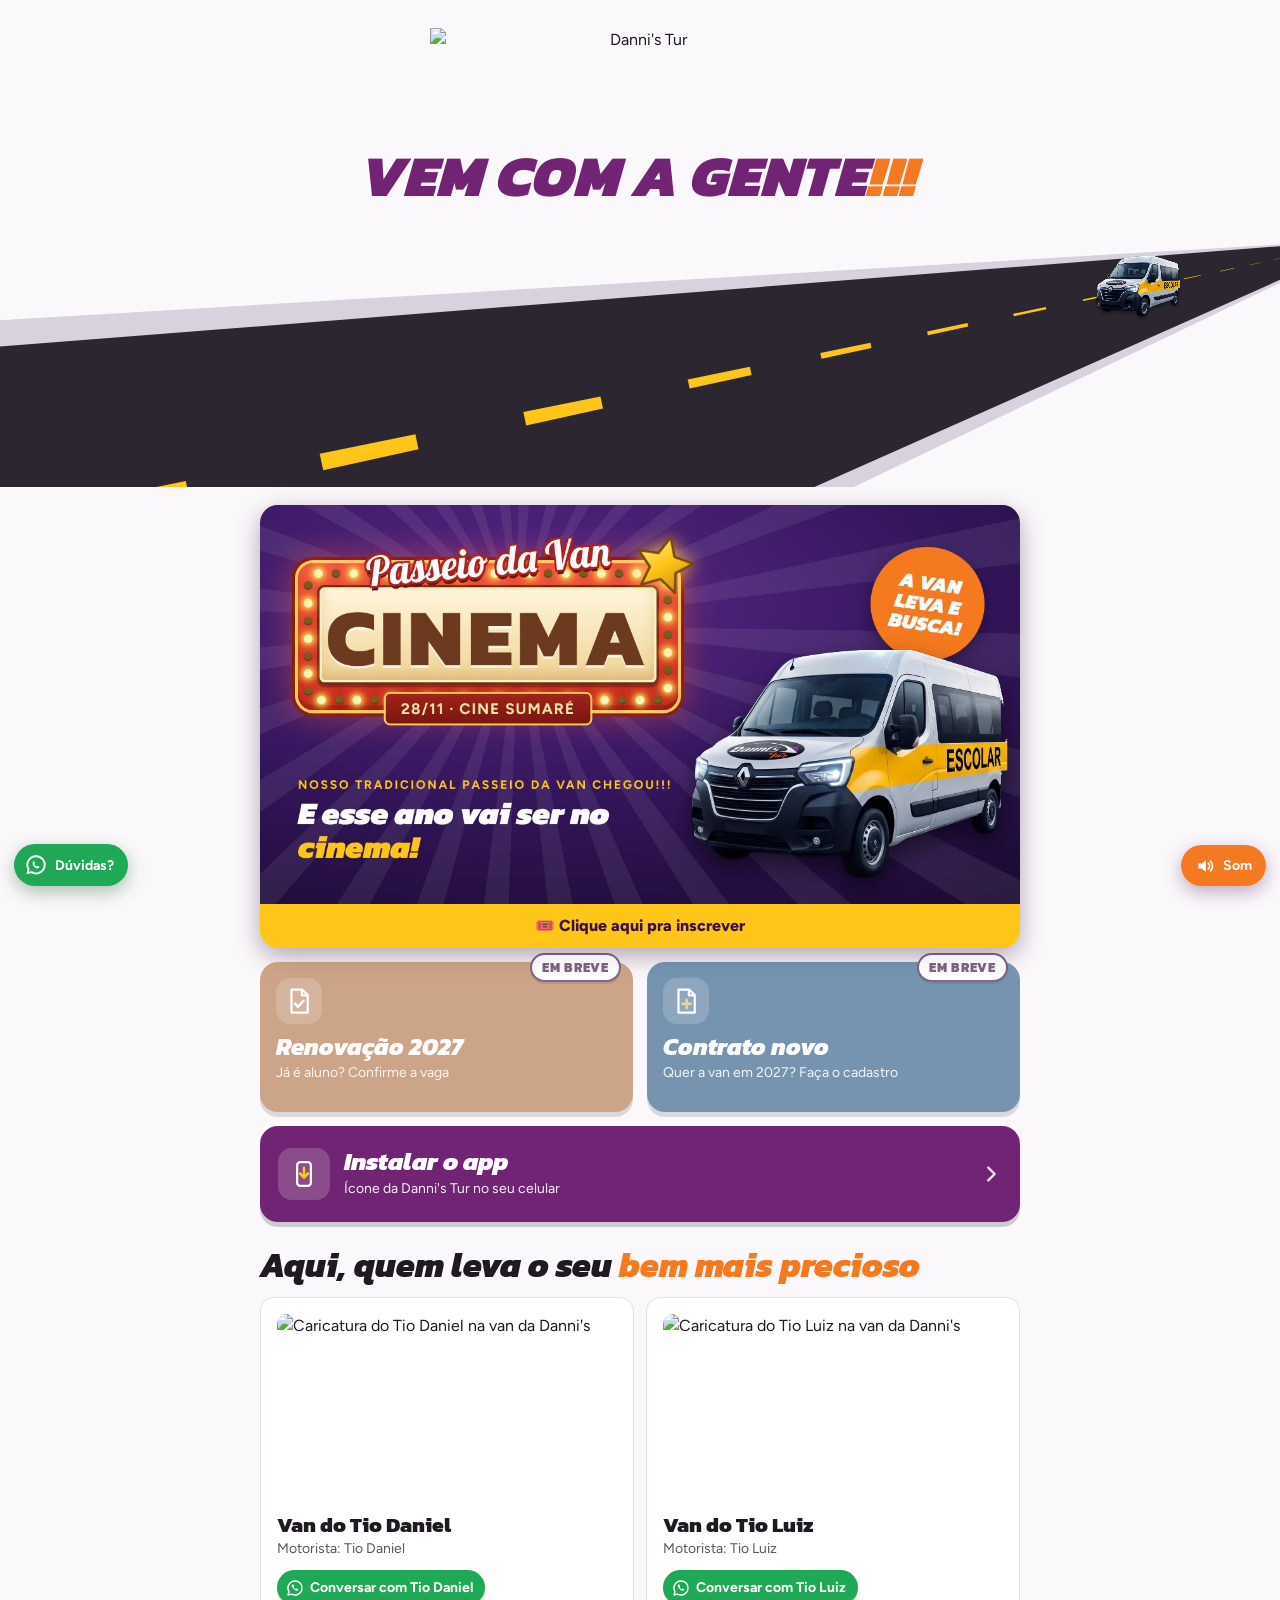
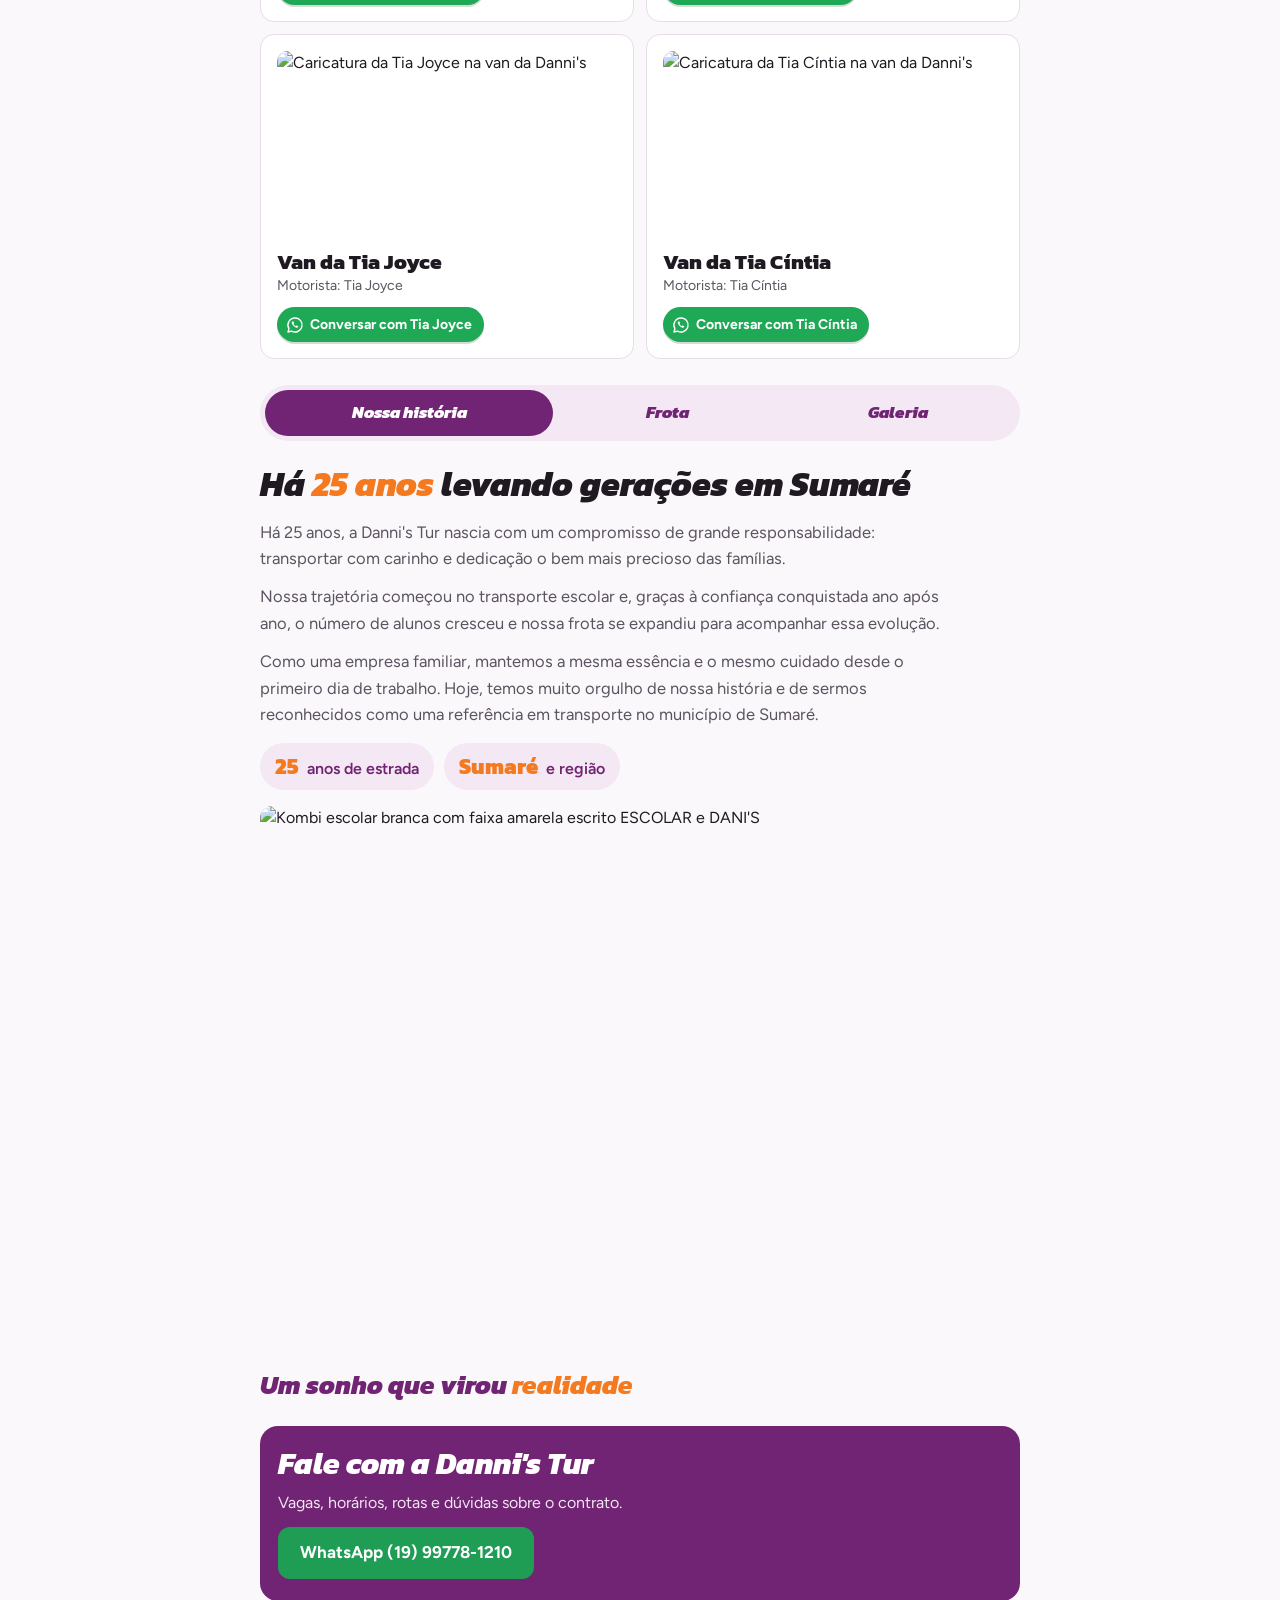
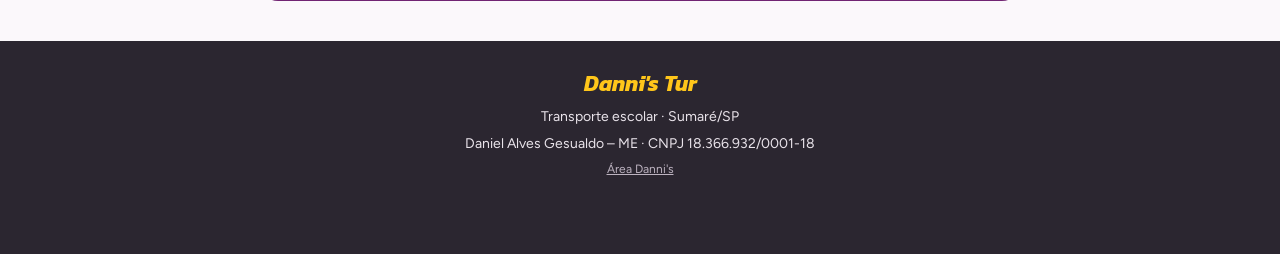
==== index.html @ 97a87f5d "FAM: só ida também R$ 300 Co-Authored-By: Claude Opus 5.5 <noreply@anthropic.com> Claude-Session: ht" ====
<!doctype html>
<html lang="pt-BR">
<head>
<meta charset="utf-8">
<meta name="viewport" content="width=device-width, initial-scale=1, viewport-fit=cover">
<title>Danni's Tur · Transporte escolar em Sumaré</title>
<meta name="description" content="Danni's Tur: transporte escolar em Sumaré há 25 anos, levando gerações. Vem com a gente!">
<meta property="og:type" content="website">
<meta property="og:title" content="Danni's Tur · o app da nossa van escolar 🚐">
<meta property="og:description" content="25 anos levando gerações em Sumaré. Renovação, contrato, fotos e contato dos tios na palma da mão. Vem com a gente!">
<meta property="og:image" content="https://dannistur.github.io/og.jpg?v=3">
<meta property="og:image:width" content="1200">
<meta property="og:image:height" content="630">
<meta property="og:url" content="https://dannistur.github.io/">
<meta property="og:site_name" content="Danni's Tur">
<meta name="twitter:card" content="summary_large_image">
<meta name="theme-color" content="#712473">
<meta name="apple-mobile-web-app-capable" content="yes">
<meta name="apple-mobile-web-app-title" content="Danni's Tur">
<link rel="manifest" href="manifest.json?v=2">
<link rel="icon" href="icones/favicon-64.png">
<link rel="apple-touch-icon" href="icones/apple-180.png">
<link rel="preconnect" href="https://fonts.googleapis.com">
<link rel="preconnect" href="https://fonts.gstatic.com" crossorigin>
<link rel="stylesheet" href="https://fonts.googleapis.com/css2?family=Kanit:ital,wght@0,600;0,800;1,700;1,800;1,900&family=Figtree:wght@400;500;600;700&display=swap">
<link rel="stylesheet" href="estilo.css?v=36">
<style>body{margin:0} main.inicio{padding-block:24px 40px} main.inicio > .wrap{display:grid;gap:26px}</style>
</head>
<body>
<header class="hero">
  <img class="logo" src="logo.png" alt="Danni's Tur" width="750" height="160">
  <div class="slogan" aria-label="Vem com a gente!">VEM COM A GENTE<span>!!!</span></div>
</header>

<div class="estrada" aria-hidden="true">
  <svg class="rua" id="rua" aria-hidden="true"></svg>
  <div class="van" id="van"><img src="img/van-nova.webp" alt="" width="925" height="667"><i class="farol f1"></i><i class="farol f2"></i></div>
  <div class="fumaca" id="fumaca"></div>
</div>

<main class="inicio">
  <div class="wrap">

    <div class="inicio-acoes">
      <a class="cine-capa" href="cinema.html" aria-label="Passeio da van: cinema dia 28 de novembro no Cine Sumaré, a van leva e busca. Clique pra inscrever">
        <img src="img/cinema-capa.jpg?v=1" alt="" width="1200" height="630">
        <span class="cine-esg-selo" aria-hidden="true">ESGOTADO</span>
        <span class="cine-cta">🎟️ Clique aqui pra inscrever</span>
      </a>
      <div class="acao quad renov breve" aria-disabled="true"><span class="selo-breve">EM BREVE</span>
        <span class="ic"><svg viewBox="0 0 24 24" aria-hidden="true"><path d="M6 2.8h8.5L19 7.3v13.9H6z" fill="none" stroke="#fff" stroke-width="1.8" stroke-linejoin="round"/><path d="M14.3 2.8v4.6H19" fill="none" stroke="#fff" stroke-width="1.8" stroke-linejoin="round"/><path d="M8.8 14.2l2.4 2.4 4.4-4.8" fill="none" stroke="#fff" stroke-width="2" stroke-linecap="round" stroke-linejoin="round"/></svg></span>
        <span><b>Renovação 2027</b><small>Já é aluno? Confirme a vaga</small></span>
      </div>
      <div class="acao quad novo breve" aria-disabled="true"><span class="selo-breve">EM BREVE</span>
        <span class="ic"><svg viewBox="0 0 24 24" aria-hidden="true"><path d="M6 2.8h8.5L19 7.3v13.9H6z" fill="none" stroke="#fff" stroke-width="1.8" stroke-linejoin="round"/><path d="M14.3 2.8v4.6H19" fill="none" stroke="#fff" stroke-width="1.8" stroke-linejoin="round"/><path d="M12.5 11v6.4M9.3 14.2h6.4" stroke="#ffc61a" stroke-width="2.2" stroke-linecap="round"/></svg></span>
        <span><b>Contrato novo</b><small>Quer a van em 2027? Faça o cadastro</small></span>
      </div>
      <button type="button" class="acao instalar" id="instalar" hidden>
        <span class="ic"><svg viewBox="0 0 24 24" aria-hidden="true"><rect x="6.5" y="2.5" width="11" height="19" rx="2.5" fill="none" stroke="#fff" stroke-width="1.8"/><path d="M12 7v7.5M8.8 11.6 12 14.8l3.2-3.2" fill="none" stroke="#ffc61a" stroke-width="2" stroke-linecap="round" stroke-linejoin="round"/></svg></span>
        <span><b>Instalar o app</b><small>Ícone da Danni's Tur no seu celular</small></span>
        <svg class="seta" viewBox="0 0 24 24" aria-hidden="true"><path d="M9 5l7 7-7 7" fill="none" stroke="#fff" stroke-width="2.6" stroke-linecap="round" stroke-linejoin="round"/></svg>
      </button>
    </div>
    <div class="dica-instalar" id="dicaInstalar" hidden></div>

    <section class="motoristas" aria-labelledby="t-mot">
      <h2 id="t-mot">Aqui, quem leva o seu <em>bem mais precioso</em></h2>
      <div class="frota" id="frota"></div>
    </section>

    <div class="abas" role="tablist" aria-label="Sobre a Danni's Tur">
      <button type="button" role="tab" id="tab-historia" aria-controls="p-historia" aria-selected="true">Nossa história</button>
      <button type="button" role="tab" id="tab-frota" aria-controls="p-frota" aria-selected="false" tabindex="-1">Frota</button>
      <button type="button" role="tab" id="tab-galeria" aria-controls="p-galeria" aria-selected="false" tabindex="-1">Galeria</button>
    </div>

    <section class="painel" id="p-historia" role="tabpanel" aria-labelledby="tab-historia">
      <h2>Há <em>25 anos</em> levando gerações em Sumaré</h2>
      <div class="texto-historia">
        <p>Há 25 anos, a Danni's Tur nascia com um compromisso de grande responsabilidade: transportar com carinho e dedicação o bem mais precioso das famílias.</p>
        <p>Nossa trajetória começou no transporte escolar e, graças à confiança conquistada ano após ano, o número de alunos cresceu e nossa frota se expandiu para acompanhar essa evolução.</p>
        <p>Como uma empresa familiar, mantemos a mesma essência e o mesmo cuidado desde o primeiro dia de trabalho. Hoje, temos muito orgulho de nossa história e de sermos reconhecidos como uma referência em transporte no município de Sumaré.</p>
      </div>
      <div class="selos claros">
        <div class="selo"><b>25</b> anos de estrada</div>
        <div class="selo"><b>Sumaré</b> e região</div>
      </div>
      <div class="fotos">
        <figure><img src="img/kombi-antiga.jpg" alt="Kombi escolar branca com faixa amarela escrito ESCOLAR e DANI'S" width="1100" height="809" loading="lazy"><figcaption class="sonho">Um sonho que virou <em>realidade</em></figcaption></figure>
      </div>
    </section>

    <section class="painel" id="p-frota" role="tabpanel" aria-labelledby="tab-frota" hidden>
      <h2>Nossa <em>frota</em></h2>
      <figure class="foto-frota"><img src="img/frota.jpg" alt="Vans da Danni's Tur estacionadas lado a lado" width="960" height="539" loading="lazy"></figure>
    </section>

    <section class="painel" id="p-galeria" role="tabpanel" aria-labelledby="tab-galeria" hidden>
      <h2>Nossa <em>galeria</em></h2>
      <div class="galeria" id="galeria"></div>
    </section>

    <dialog class="lightbox" id="lightbox" aria-label="Foto ampliada">
      <img id="lbImg" alt="">
      <button type="button" class="lb-bt lb-fecha" id="lbFecha" aria-label="Fechar">✕</button>
      <button type="button" class="lb-bt lb-ant" id="lbAnt" aria-label="Foto anterior">‹</button>
      <button type="button" class="lb-bt lb-prox" id="lbProx" aria-label="Próxima foto">›</button>
      <span class="lb-cont" id="lbCont"></span>
    </dialog>

    <section class="contato">
      <h2>Fale com a Danni's Tur</h2>
      <p>Vagas, horários, rotas e dúvidas sobre o contrato.</p>
      <a class="btn btn-zap" href="https://wa.me/5519997781210" target="_blank" rel="noopener">WhatsApp (19) 99778-1210</a>
    </section>

  </div>
</main>

<button type="button" class="som" id="som" aria-pressed="true" aria-label="Ligar ou desligar o som da van">
  <svg class="off" viewBox="0 0 24 24" aria-hidden="true"><path d="M4 9h4l5-4v14l-5-4H4z" fill="currentColor"/><path d="M17 9l5 6M22 9l-5 6" stroke="currentColor" stroke-width="2" stroke-linecap="round"/></svg>
  <svg class="on" viewBox="0 0 24 24" aria-hidden="true"><path d="M4 9h4l5-4v14l-5-4H4z" fill="currentColor"/><path d="M16 8.5a5 5 0 0 1 0 7M18.5 6a8.5 8.5 0 0 1 0 12" fill="none" stroke="currentColor" stroke-width="2" stroke-linecap="round"/></svg>
  <span>Som</span>
</button>

<footer>
  <b>Danni's Tur</b>
  <span>Transporte escolar · Sumaré/SP</span>
  <span>Daniel Alves Gesualdo – ME · CNPJ 18.366.932/0001-18</span>
  <a href="admin.html">Área Danni's</a>
</footer>

<script src="comum.js?v=19"></script>
<script>
/* cinema: quando a sala lotar (78), a capa vira ESGOTADO */
DT.api("cinema_vagas").then(v => {
  if (!v.esgotado) return;
  const c = document.querySelector(".cine-capa"); if (!c) return;
  c.classList.add("esgotado"); c.querySelector(".cine-cta").textContent = "🎬 ESGOTADO! Clique pra lista de espera";
}).catch(() => {});

(function(){
  const $ = s => document.querySelector(s);
  const {ESCOLAS, esc} = DT;

  /* links antigos (…/dannis-tur/#renovar) vão direto pra renovação */
  if (location.hash === "#renovar") location.replace("renovacao.html");

  /* frota: uma van por motorista, com a caricatura */
  const da = v => /^Tio\b/.test(v.nome) ? "do" : "da";
  const FROTA = [
    {nome:"Tio Daniel", foto:"img/tio-daniel.jpg", zap:"19997781210"},
    {nome:"Tio Luiz",   foto:"img/tio-luiz.jpg",   zap:"19997499380"},
    {nome:"Tia Joyce",  foto:"img/tia-joyce.jpg",  zap:"19988761202"},
    {nome:"Tia Cíntia", foto:"img/tia-cintia.jpg", zap:"19981163312"}
  ];
  const ICONE_ZAP = '<svg viewBox="0 0 24 24" aria-hidden="true"><path fill="none" stroke="currentColor" stroke-width="1.9" stroke-linejoin="round" d="M12 2.6a9.4 9.4 0 0 0-8.1 14.2L2.7 21.3l4.6-1.2A9.4 9.4 0 1 0 12 2.6z"/><path fill="currentColor" d="M8.7 7.3c.3-.4.8-.4 1 0l1 1.7c.2.3.1.7-.1 1l-.6.6c.6 1.3 1.6 2.3 2.9 2.9l.6-.6c.3-.3.7-.3 1-.1l1.7 1c.4.2.4.7.1 1-.9.8-2.1 1.1-3.2.5-2.3-1.1-4.1-3-5.2-5.3-.5-1.1-.2-2.2.8-2.7z"/></svg>';
  $("#frota").innerHTML = FROTA.map(v => `
    <article class="frota-item">
      <img class="carica" src="${v.foto}" alt="Caricatura ${da(v)} ${esc(v.nome)} na van da Danni's" loading="lazy">
      <div><h3>Van ${da(v)} ${esc(v.nome)}</h3><small>Motorista: ${esc(v.nome)}</small></div>
      <a class="bt-zap" href="https://wa.me/55${v.zap}?text=${encodeURIComponent("Olá, " + v.nome + "! ")}" target="_blank" rel="noopener">${ICONE_ZAP}Conversar com ${esc(v.nome)}</a>
    </article>`).join("");

  /* galeria: as fotos só baixam quando a aba é aberta; tocar amplia (arrasta pro lado pra passar) */
  const GALERIA = [
    {f:"foto5",  alt:"Equipe da Danni's Tur entre duas vans da empresa numa estrada de terra"},
    {f:"foto4",  alt:"Motoristas da Danni's Tur com moletons pretos DANNI'S na frente de uma van escolar"},
    {f:"foto6",  alt:"Van prata da Danni's Tur estacionada"},
    {f:"foto7",  alt:"Van da Danni's Tur com a porta aberta e uma menina sorrindo num carrinho de supermercado"},
    {f:"foto8",  alt:"Tio Daniel e uma menina sorrindo na frente da van da Danni's Tur"},
    {f:"foto9",  alt:"Equipe da Danni's Tur de uniforme lilás ao lado de uma van"},
    {f:"foto3",  alt:"Tio Daniel e colegas de uniforme lilás da Danni's tomando café"},
    {f:"foto10", alt:"Tatuagem Danni's no braço do Tio Daniel"},
    {f:"foto14", alt:"Menina mostrando Danni's desenhado no braço"},
    {f:"foto2",  alt:"Tio Daniel de uniforme da Danni's com amigos num evento"},
    {f:"foto1",  alt:"Tio Daniel de uniforme da Danni's num evento em Sumaré"},
    {f:"foto11", alt:"Foto antiga: van escolar 03 da Danni's com faixa amarela ESCOLAR"},
    {f:"foto12", alt:"Foto antiga: van branca 02 da Danni's Transportes, Sumaré"},
    {f:"foto13", alt:"Foto antiga: micro-ônibus 19 da Danni's Transportes"}
  ];
  const galeria = (function(){
    let carregada = false, i = 0;
    const dlg = $("#lightbox"), img = $("#lbImg");
    function carrega(){
      if (carregada) return; carregada = true;
      $("#galeria").innerHTML = GALERIA.map((g, k) => `<button type="button" class="g-item" data-k="${k}" aria-label="Ampliar foto ${k + 1}"><img src="img/galeria/${g.f}-p.jpg" alt="${esc(g.alt)}" width="420" height="420" decoding="async"></button>`).join("");
      $("#galeria").querySelectorAll(".g-item").forEach(b => b.onclick = () => abre(+b.dataset.k));
    }
    function mostra(k){
      i = (k + GALERIA.length) % GALERIA.length; const g = GALERIA[i];
      img.src = `img/galeria/${g.f}.jpg`; img.alt = g.alt; $("#lbCont").textContent = `${i + 1} / ${GALERIA.length}`;
      new Image().src = `img/galeria/${GALERIA[(i + 1) % GALERIA.length].f}.jpg`;   // já adianta a próxima
    }
    function abre(k){ mostra(k); dlg.showModal ? dlg.showModal() : dlg.setAttribute("open", ""); }
    const fecha = () => dlg.close ? dlg.close() : dlg.removeAttribute("open");
    $("#lbFecha").onclick = fecha; $("#lbAnt").onclick = () => mostra(i - 1); $("#lbProx").onclick = () => mostra(i + 1);
    dlg.addEventListener("click", e => { if (e.target === dlg) fecha(); });
    dlg.addEventListener("keydown", e => { if (e.key === "ArrowRight") mostra(i + 1); if (e.key === "ArrowLeft") mostra(i - 1); });
    let x0 = null;
    img.addEventListener("pointerdown", e => { x0 = e.clientX; });
    img.addEventListener("pointerup", e => { if (x0 === null) return; const dx = e.clientX - x0; x0 = null; if (Math.abs(dx) > 40) mostra(i + (dx < 0 ? 1 : -1)); });
    return {carrega};
  })();

  /* ---------- van na estrada: vem lá do fundo pela rua (em perspectiva), freia, espera e sai vindo pra frente ---------- */
  (function vanNaEstrada(){
    const box = $("#van"), estrada = box.parentElement, fumaca = $("#fumaca"), svg = $("#rua");
    const calmo = matchMedia("(prefers-reduced-motion: reduce)").matches;
    // pontos da foto (fração da largura/altura): roda da frente e roda de trás tocando o chão, escapamento
    const FRENTE = [.53, .99], TRAS = [.94, .80], ESCAP = [.95, .76];
    let G = null;   // geometria da rua, refeita se a tela mudar de tamanho
    function geometria(){
      const W = estrada.clientWidth, H = estrada.clientHeight, w = box.offsetWidth, h = box.offsetHeight;
      const A = {x: W * .5 - w * .5 + FRENTE[0] * w, y: H - 6};                  // onde a roda da frente para (van no meio)
      const dx = (TRAS[0] - FRENTE[0]) * w, dy = (TRAS[1] - FRENTE[1]) * h;      // a rua segue a linha das rodas até o horizonte
      const k = (A.y - 14) / -dy, V = {x: A.x + dx * k, y: 14};                  // ponto de fuga (pode ficar fora da tela)
      G = {W, H, w, h, A, V, ang: Math.atan2(A.y - V.y, A.x - V.x), L: Math.hypot(A.x - V.x, A.y - V.y)};
      desenhaRua();
    }
    const ponto = (ang, dist) => [G.V.x + Math.cos(ang) * dist, G.V.y + Math.sin(ang) * dist];
    function desenhaRua(){
      const {W, H, V, ang, L} = G, R = L * 6, gr = Math.PI / 180;
      const far = ang + 14 * gr, near = ang - 5.5 * gr, meio = ang + 6.5 * gr;   // ângulo maior = mais pra cima (lado de lá da rua)
      const pol = (pts, cor) => `<polygon points="${pts.map(p => p.map(n => n.toFixed(1)).join(",")).join(" ")}" fill="${cor}"/>`;
      let h = pol([[V.x, V.y], ponto(far + 1.1 * gr, R), ponto(near - 1.6 * gr, R)], "#d8d2de");   // calçada dos dois lados
      h += pol([[V.x, V.y], ponto(far, R), ponto(near, R)], "#2b2630");                         // asfalto
      for (let d = .12; d < 6; d *= 1.24){                                                      // faixa amarela no meio, maior perto
        const a = d * L, b = d * 1.1 * L, e = .9 * gr * Math.min(1, d);
        h += pol([ponto(meio - e * .5, a), ponto(meio + e * .5, a), ponto(meio + e * .5, b), ponto(meio - e * .5, b)], "#ffc61a");
      }
      svg.setAttribute("viewBox", `0 0 ${W} ${H}`); svg.innerHTML = h;
    }
    // escala s: 1 = parada no meio; menor = lá no fundo; maior = passando perto
    function posiciona(s, incl, pulo){
      const {A, V, w, h} = G;
      const gx = V.x + (A.x - V.x) * s, gy = V.y + (A.y - V.y) * s;
      box.style.transform = `translate(${(gx - FRENTE[0] * w * s).toFixed(1)}px, ${(gy - FRENTE[1] * h * s + pulo).toFixed(1)}px) scale(${s.toFixed(4)}) rotate(${incl}deg)`;
      box.style.opacity = Math.min(1, Math.max(0, (s - .1) / .15));
      return {x: gx - FRENTE[0] * w * s, y: gy - FRENTE[1] * h * s};
    }
    estrada.classList.add("persp");
    geometria(); addEventListener("resize", geometria);
    if (calmo){ posiciona(1, 0, 0); fumaca.innerHTML = '<div class="fumo-txt fixo">25 anos</div>'; return; }   // quem pediu menos movimento vê a van parada no meio
    estrada.classList.add("js");
    const T = {entra: 3600, parada: 2200, sai: 5200, vazio: 1200};
    const ciclo = T.entra + T.parada + T.sai + T.vazio;
    // começa onde a van ainda está fora da tela (ou bem pequena lá no fundo, em tela grande)
    function sInicio(){ for (let s = .12; s < 1; s += .01){ const {A, V, w} = G, gx = V.x + (A.x - V.x) * s; if (gx - FRENTE[0] * w * s < G.W + 4) return Math.max(.12, s - .03); } return .5; }
    let t0 = performance.now(), saiu = false, piscou = false, ultS = null, ultFumo = 0, s0 = sInicio();
    function quadro(agora){
      const t = (agora - t0) % ciclo, volta = Math.floor((agora - t0) / ciclo);
      if (volta !== quadro.v){ quadro.v = volta; saiu = false; piscou = false; s0 = sInicio(); }
      let s, incl = 0;
      const d0 = 1 / s0, dFim = 1 / 2.1;                                         // "distância" até a câmera
      if (t < T.entra){
        const u = t / T.entra; s = 1 / (1 + (d0 - 1) * Math.pow(1 - u, 2.2));    // vem desacelerando até parar
      } else if (t < T.entra + T.parada){
        s = 1; const d = (t - T.entra) / 450; incl = d < 1 ? -Math.sin(d * Math.PI) * 1.4 : 0;   // "mergulho" do bico ao frear
        if (!piscou && d > 1.1){ piscou = true; pisca(); }                         // parou: dá duas piscadas de farol
      } else if (t < T.entra + T.parada + T.sai){
        const u = (t - T.entra - T.parada) / T.sai; s = 1 / (1 - (1 - dFim) * u * u);   // sai devagar e vem passando pela frente
        if (!saiu){ saiu = true; escreve25(); }
      } else s = 0;
      const andando = ultS !== null && s > 0 && Math.abs(s - ultS) > .0004;
      ultS = s;
      if (!s){ box.style.opacity = 0; requestAnimationFrame(quadro); return; }
      const pos = posiciona(s, incl, andando ? Math.sin(agora / 70) * .8 * s : 0);
      if (andando && agora - ultFumo > 150){ ultFumo = agora; fumo(pos.x + ESCAP[0] * G.w * s, G.H - (pos.y + ESCAP[1] * G.h * s), G.w * s); }   // fumaça do escapamento
      requestAnimationFrame(quadro);
    }
    requestAnimationFrame(quadro);
    document.addEventListener("visibilitychange", () => { if (!document.hidden){ t0 = performance.now(); ultS = null; quadro.v = undefined; } });

    function pisca(){ box.classList.remove("pisca"); void box.offsetWidth; box.classList.add("pisca"); }
    /* fumaça: bolinhas cinza que crescem, sobem e somem (indo pra trás da van) */
    function fumo(x, base, w){
      if (document.hidden || x < -40 || x > G.W + 40) return;
      const p = document.createElement("i"), tam = w * (.09 + Math.random() * .06);
      p.className = "fumo";
      p.style.cssText = `left:${x - tam * .4}px;bottom:${base - tam * .3 + Math.random() * 4}px;width:${tam}px;height:${tam}px;--dx:${14 + Math.random() * 26}px;--dy:${-(14 + Math.random() * 22)}px`;
      fumaca.appendChild(p); p.addEventListener("animationend", () => p.remove());
    }
    /* quando a van sai, a fumaça escreve "25 anos" no alto e depois evapora */
    function escreve25(){
      if (document.hidden) return;
      const txt = document.createElement("div"); txt.className = "fumo-txt topo";
      txt.innerHTML = [..."25 anos"].map((c, i) => `<span style="--i:${i}">${c === " " ? "&nbsp;" : c}</span>`).join("");
      fumaca.appendChild(txt);
      txt.style.left = `${Math.max(8, Math.min(G.W - txt.offsetWidth - 8, G.W / 2 + G.w * .6))}px`;   // à direita, atrás da van
      const r = txt.getBoundingClientRect(), e = estrada.getBoundingClientRect();   // nuvem por trás das letras
      for (let i = 0; i < 6; i++) setTimeout(() => nuvem(r.left - e.left + r.width * (i / 5), e.bottom - r.bottom - 6, r.height), 120 + i * 90);
      setTimeout(() => txt.remove(), 5200);
    }
    function nuvem(cx, base, h){
      const p = document.createElement("i"), tam = h * (1.1 + Math.random() * .5);
      p.className = "fumo nuvem";
      p.style.cssText = `left:${cx - tam / 2}px;bottom:${base}px;width:${tam}px;height:${tam}px;--dx:${-10 + Math.random() * 20}px;--dy:${-(10 + Math.random() * 16)}px`;
      fumaca.appendChild(p); p.addEventListener("animationend", () => p.remove());
    }
  })();

  /* ---------- instalar o app (Android: botão do sistema; iPhone: passo a passo) ---------- */
  (function(){
    const bt = $("#instalar"), dica = $("#dicaInstalar");
    const instalado = matchMedia("(display-mode: standalone)").matches || navigator.standalone;
    if (instalado) return;
    const ios = /iphone|ipad|ipod/i.test(navigator.userAgent) || (navigator.platform === "MacIntel" && navigator.maxTouchPoints > 1);
    let pedido = null;
    window.addEventListener("beforeinstallprompt", e => { e.preventDefault(); pedido = e; bt.hidden = false; });
    window.addEventListener("appinstalled", () => { bt.hidden = true; dica.hidden = true; });
    const android = /android/i.test(navigator.userAgent);
    bt.hidden = false;   // sempre à mostra (some só quando já está instalado)
    bt.onclick = async () => {
      if (pedido){ pedido.prompt(); try { await pedido.userChoice; } catch(e){} pedido = null; return; }
      dica.hidden = !dica.hidden;
      dica.innerHTML = ios
        ? "<b>No iPhone (Safari):</b> 1) toque nos <b>3 pontinhos (…)</b> embaixo da tela › 2) <b>Compartilhar</b> › 3) <b>Adicionar à Tela de Início</b> › 4) <b>Adicionar</b>.<br><small>Em iPhone mais antigo, o botão <b>Compartilhar</b> (quadrado com setinha pra cima) já aparece direto embaixo.</small>"
        : android
        ? "<b>No Android:</b> toque nos <b>3 pontinhos</b> do navegador (em cima, à direita) › <b>Instalar app</b> ou <b>Adicionar à tela inicial</b>."
        : "<b>No computador (Chrome ou Edge):</b> clique no ícone de instalar na barra de endereço (uma telinha com setinha, à direita) ou nos <b>3 pontinhos</b> › <b>Transmitir, salvar e compartilhar</b> › <b>Instalar página como app</b>.";
    };
  })();

  /* abas */
  const tabs = [...document.querySelectorAll('[role="tab"]')];
  function abre(tab, foco){
    tabs.forEach(t => {
      const on = t === tab;
      t.setAttribute("aria-selected", on); t.tabIndex = on ? 0 : -1;
      document.getElementById(t.getAttribute("aria-controls")).hidden = !on;
    });
    if (tab.id === "tab-galeria") galeria.carrega();
    if (foco) tab.focus();
    history.replaceState(null, "", "#" + tab.id.replace("tab-",""));
  }
  tabs.forEach((t,i) => {
    t.onclick = () => abre(t);
    t.onkeydown = e => {
      if (e.key === "ArrowRight" || e.key === "ArrowLeft"){
        e.preventDefault(); abre(tabs[(i + (e.key === "ArrowRight" ? 1 : tabs.length - 1)) % tabs.length], true);
      }
    };
  });
  const inicial = document.getElementById("tab-" + location.hash.slice(1));
  if (inicial) abre(inicial);


  if ("serviceWorker" in navigator) navigator.serviceWorker.register("sw.js").catch(()=>{});
})();
</script>
</body>
</html>
---- estilo.css ----
/* Danni's Tur · estilo comum (renovação, contrato e área Danni's)
   Layout: uma estrada. Topo com a van passando; formulários em cartões; contrato em folha A4. Tema único claro, cores da marca. */
:root{
  --roxo:#712473;
  --roxo-esc:#4f1752;
  --roxo-claro:#f3e8f3;
  --laranja:#f4791f;
  --amarelo:#ffc61a;
  --tinta:#1f1a21;
  --tinta-2:#5c5360;
  --papel:#fbf8fb;
  --cartao:#ffffff;
  --linha:#e6dde7;
  --asfalto:#2b2630;
  --ok:#1d8a4e;
  --erro:#c2332b;
  --f-display:"Kanit","Arial Black",system-ui,sans-serif;
  --f-corpo:"Figtree",system-ui,-apple-system,"Segoe UI",Roboto,sans-serif;
  --raio:14px;
  color-scheme:light;
}
*{box-sizing:border-box}
html,body{background:var(--papel);color:var(--tinta)}
body{font-family:var(--f-corpo);font-size:16px;line-height:1.5;padding-inline:16px;padding-block:0}
.wrap{max-width:760px;margin:0 auto}
h1,h2,h3{font-family:var(--f-display);text-wrap:balance;margin:0;line-height:1.05}
a{color:var(--roxo)}
button,input,select,textarea{font:inherit}
:focus-visible{outline:3px solid var(--laranja);outline-offset:2px}

/* ---------- topo ---------- */
.hero{padding-block:28px 0;display:grid;gap:14px;justify-items:center;text-align:center}
.hero .logo{width:min(420px,88%);height:auto}
.slogan{font-family:var(--f-display);font-style:italic;font-weight:900;font-size:clamp(34px,8vw,58px);color:var(--roxo);letter-spacing:.5px;transform:skewX(-4deg)}
.slogan span{color:var(--laranja)}
.sub{font-weight:600;color:var(--tinta-2);max-width:34ch;margin:0}

/* estrada + van */
.estrada{position:relative;height:150px;margin:6px -16px 0;overflow:hidden}
.estrada::before{content:"";position:absolute;left:0;right:0;bottom:0;height:34px;background:var(--asfalto)}
.estrada::after{content:"";position:absolute;left:0;right:0;bottom:15px;height:4px;background:repeating-linear-gradient(90deg,var(--amarelo) 0 34px,transparent 34px 64px)}
.van{position:absolute;bottom:14px;left:-330px;width:300px;height:auto;animation:passa 8s cubic-bezier(.45,.05,.35,1) .6s infinite;z-index:1}
.van .roda{transform-box:fill-box;transform-origin:center;animation:gira .45s linear infinite}
.rastro{position:absolute;bottom:60px;left:-330px;width:120px;height:40px;animation:passa 8s cubic-bezier(.45,.05,.35,1) .45s infinite;opacity:.9}
.rastro i{display:block;height:4px;border-radius:4px;background:var(--roxo);margin-bottom:8px;margin-left:auto}
.rastro i:nth-child(1){width:70%}.rastro i:nth-child(2){width:100%;background:var(--laranja)}.rastro i:nth-child(3){width:55%}
@keyframes passa{0%{left:-330px}55%{left:calc(100% + 30px)}100%{left:calc(100% + 30px)}}
@keyframes gira{to{transform:rotate(360deg)}}
@media (prefers-reduced-motion:reduce){
  .van{animation:none;left:calc(50% - 150px)}
  .rastro{display:none}
  .van .roda{animation:none}
}

/* história */
.historia{background:var(--roxo);color:#fff;margin:0 -16px;padding:28px 16px 30px}
.historia .wrap{display:grid;gap:18px}
.historia h2{font-style:italic;font-weight:800;font-size:clamp(26px,5.4vw,36px)}
.historia h2 em{color:var(--amarelo);font-style:inherit}
.historia p{margin:0;max-width:60ch;color:#f1e6f1}
.selos{display:flex;flex-wrap:wrap;gap:10px}
.selo{display:flex;align-items:baseline;gap:8px;background:rgba(255,255,255,.1);border:1px solid rgba(255,255,255,.22);border-radius:999px;padding:6px 14px;font-weight:600}
.selo b{font-family:var(--f-display);font-size:22px;color:var(--amarelo);font-weight:800}

/* ---------- renovação ---------- */
.renova{padding-block:34px 40px}
.renova > .wrap{display:grid;gap:22px}
.titulo-sec{display:grid;gap:6px}
.titulo-sec small{font-weight:700;letter-spacing:.12em;text-transform:uppercase;color:var(--laranja);font-size:12px}
.titulo-sec h2{font-size:clamp(26px,5.4vw,34px);font-weight:800;color:var(--tinta)}
.titulo-sec p{margin:0;color:var(--tinta-2)}

.card{background:var(--cartao);border:1px solid var(--linha);border-radius:var(--raio);padding:22px 18px;display:grid;gap:16px}

/* portão */
.portao{max-width:460px}
.portao label{font-weight:700}
.linha-cod{display:flex;gap:10px;flex-wrap:wrap}
.linha-cod input{flex:1 1 180px;min-width:0;text-transform:uppercase;letter-spacing:.14em;font-weight:700}
.dica{font-size:14px;color:var(--tinta-2);margin:0}

/* trajeto (paradas) */
.trajeto{position:relative;display:grid;grid-template-columns:repeat(3,1fr);padding-top:4px}
.trajeto::before{content:"";position:absolute;left:16.6%;right:16.6%;top:21px;height:6px;border-radius:6px;background:var(--linha)}
.trajeto .prog{position:absolute;left:16.6%;top:21px;height:6px;border-radius:6px;background:var(--laranja);transition:width .6s ease}
.parada{position:relative;display:grid;justify-items:center;gap:6px;text-align:center;font-size:13px;font-weight:700;color:var(--tinta-2)}
.placa{width:48px;height:48px;border-radius:50%;display:grid;place-items:center;background:var(--cartao);border:3px solid var(--linha);font-family:var(--f-display);font-size:20px;font-weight:800;color:var(--tinta-2);transition:.3s}
.parada.ativa .placa{border-color:var(--laranja);color:var(--laranja)}
.parada.feita .placa{background:var(--roxo);border-color:var(--roxo);color:#fff}
.parada.ativa{color:var(--tinta)}

/* escolas: cartão colorido só com o nome */
.escolas{display:grid;grid-template-columns:repeat(auto-fill,minmax(150px,1fr));gap:12px}
.escola{appearance:none;border:0;border-radius:var(--raio);padding:20px 12px;min-height:92px;display:grid;place-items:center;cursor:pointer;text-align:center;
  font-family:var(--f-display);font-weight:800;font-style:italic;font-size:clamp(20px,4.6vw,24px);line-height:1.05;color:#fff;
  background:var(--c,#712473);box-shadow:0 4px 0 rgba(0,0,0,.18);transition:transform .12s,box-shadow .12s;min-width:0;overflow-wrap:anywhere}
.escola:hover{transform:translateY(-2px);box-shadow:0 6px 0 rgba(0,0,0,.18)}
.escola:active{transform:translateY(2px);box-shadow:0 1px 0 rgba(0,0,0,.18)}
.escola.clara{color:var(--tinta)}
.escola.outra{background:#fff;color:var(--roxo);border:2px dashed var(--roxo);box-shadow:none}
/* formulário */
fieldset{border:0;margin:0;padding:0;display:grid;gap:14px;min-width:0}
legend{font-family:var(--f-display);font-weight:800;font-size:21px;margin-bottom:4px;padding:0}
.grade{display:grid;grid-template-columns:repeat(2,minmax(0,1fr));gap:14px}
.grade .inteiro{grid-column:1/-1}
@media (max-width:560px){.grade{grid-template-columns:1fr}}
.campo{display:grid;gap:5px;min-width:0}
.campo label{font-weight:600;font-size:14px}
.campo .opc{font-weight:400;color:var(--tinta-2)}
input[type=text],input[type=tel],input[type=email],input[type=date],select,textarea{width:100%;border:1.5px solid var(--linha);border-radius:10px;padding:11px 12px;background:#fff;color:var(--tinta)}
input:focus,select:focus,textarea:focus{border-color:var(--roxo);outline:none;box-shadow:0 0 0 3px rgba(113,36,115,.18)}
.campo.err input,.campo.err select{border-color:var(--erro)}
.msg-err{color:var(--erro);font-size:13px;font-weight:600;min-height:0}
.aluno{border:1.5px dashed var(--linha);border-radius:var(--raio);padding:16px 14px;display:grid;gap:14px}
.aluno-top{display:flex;justify-content:space-between;align-items:center;gap:10px}
.aluno-top h3{font-size:18px;font-weight:800;color:var(--roxo)}
.chips{display:flex;flex-wrap:wrap;gap:8px}
.chip{position:relative}
.chip input{position:absolute;opacity:0;pointer-events:none}
.chip span{display:inline-block;border:1.5px solid var(--linha);border-radius:999px;padding:7px 14px;font-weight:600;font-size:14px;cursor:pointer;background:#fff}
.chip input:checked + span{background:var(--roxo);border-color:var(--roxo);color:#fff}
.chip input:focus-visible + span{outline:3px solid var(--laranja);outline-offset:2px}
.check{display:flex;gap:10px;align-items:flex-start;font-weight:600}
.check input{width:20px;height:20px;margin-top:2px;accent-color:var(--roxo);flex:none}

/* botões */
.acoes{display:flex;gap:10px;flex-wrap:wrap;justify-content:space-between;align-items:center}
.btn{appearance:none;border:0;border-radius:12px;padding:13px 22px;font-weight:700;cursor:pointer;display:inline-flex;align-items:center;justify-content:center;gap:8px;text-decoration:none}
.btn-pri{background:var(--laranja);color:#fff;font-family:var(--f-display);font-style:italic;font-weight:800;font-size:18px;letter-spacing:.3px}
.btn-pri:hover{background:#e0690f}
.btn-sec{background:var(--roxo-claro);color:var(--roxo)}
.btn-link{background:none;color:var(--tinta-2);padding:8px 4px;text-decoration:underline}
.btn-zap{background:#1f9d55;color:#fff;font-size:17px}
.btn-zap:hover{background:#178246}
.btn[disabled]{opacity:.45;cursor:not-allowed}

/* revisão */
.resumo{display:grid;gap:0;border:1px solid var(--linha);border-radius:12px;overflow:hidden}
.resumo div{display:grid;grid-template-columns:140px minmax(0,1fr);gap:12px;padding:10px 14px;border-top:1px solid var(--linha);font-size:15px}
.resumo div:first-child{border-top:0}
.resumo dt{font-weight:700;color:var(--tinta-2);margin:0}
.resumo dd{margin:0;overflow-wrap:anywhere}
@media (max-width:480px){.resumo div{grid-template-columns:1fr;gap:2px}}

/* sucesso */
.sucesso{text-align:center;justify-items:center}
.sucesso h3{font-size:28px;font-style:italic;font-weight:900;color:var(--roxo)}
.sucesso p{margin:0;max-width:52ch}
.passos{text-align:left;display:grid;gap:12px;width:100%;margin:0;padding:0;list-style:none;counter-reset:p}
.passos li{counter-increment:p;display:grid;grid-template-columns:34px minmax(0,1fr);gap:12px;align-items:start}
.passos li::before{content:counter(p);width:34px;height:34px;border-radius:50%;background:var(--roxo-claro);color:var(--roxo);display:grid;place-items:center;font-family:var(--f-display);font-weight:800}
.box-assina{display:grid;gap:12px;text-align:left;width:100%;background:var(--papel);border-radius:12px;padding:16px}
.box-assina h4{margin:0;font-family:var(--f-display);font-size:18px}
.box-assina ul{margin:0;padding-left:20px;display:grid;gap:4px}
.msg-zap{width:100%;text-align:left;font-family:ui-monospace,Menlo,Consolas,monospace;font-size:13px;white-space:pre-wrap;background:#f4f1f5;border-radius:10px;padding:12px;max-height:220px;overflow:auto;margin:0}

/* contrato */
.ler-contrato{display:flex;gap:14px;align-items:center;text-align:left;width:100%;background:var(--roxo-claro);border:1.5px solid #e2cde3;border-radius:var(--raio);padding:14px 16px;cursor:pointer;color:var(--tinta);font:inherit}
.ler-contrato:hover{border-color:var(--roxo)}
.ler-contrato svg{width:42px;height:42px;flex:none;color:var(--roxo)}
.ler-contrato b{display:block;font-family:var(--f-display);font-size:18px;color:var(--roxo)}
.ler-contrato span{font-size:14px;color:var(--tinta-2)}
dialog#dlg{border:0;padding:0;width:min(860px,100vw - 16px);max-height:calc(100vh - 24px);border-radius:16px;background:#fff;color:#111}
dialog#dlg::backdrop{background:rgba(31,26,33,.6)}
.dlg-barra{position:sticky;top:0;z-index:2;display:flex;flex-wrap:wrap;gap:8px;justify-content:space-between;align-items:center;background:var(--asfalto);color:#fff;padding:10px 14px}
.dlg-barra b{font-family:var(--f-display);font-size:17px}
.dlg-barra .bts{display:flex;gap:8px;flex-wrap:wrap}
.dlg-barra .btn{padding:9px 14px;font-size:14px}
.dlg-nota{background:#fff6d6;color:#5c4400;font-size:13px;padding:8px 14px;margin:0}
.contrato{font-family:"Figtree",Arial,sans-serif;font-size:13.5px;line-height:1.5;color:#111;padding:24px 26px 30px;display:grid;gap:12px}
.contrato + .contrato{border-top:6px solid var(--papel)}
.ct-topo{display:flex;justify-content:space-between;align-items:center;gap:12px;flex-wrap:wrap;border-bottom:2px solid var(--roxo);padding-bottom:10px}
.ct-topo img{width:190px;height:auto}
.ct-topo div{text-align:right;font-size:11.5px;color:#444}
.ct-ficha{display:grid;grid-template-columns:repeat(6,minmax(0,1fr));border:1px solid #bbb;border-radius:6px;overflow:hidden}
.ct-ficha > div{padding:6px 9px;border-right:1px solid #ddd;border-bottom:1px solid #ddd;min-width:0;overflow-wrap:anywhere}
.ct-ficha small{display:block;font-size:10px;font-weight:700;letter-spacing:.06em;text-transform:uppercase;color:#666}
.c2{grid-column:span 2}.c3{grid-column:span 3}.c4{grid-column:span 4}.c6{grid-column:span 6}
@media (max-width:560px){.ct-ficha{grid-template-columns:1fr 1fr}.c2,.c3,.c4,.c6{grid-column:span 2}.contrato{padding:18px 14px 24px}}
.ct-marca{display:inline-block;min-width:16px;font-weight:700}
.contrato h4{margin:6px 0 0;text-align:center;font-size:15px;letter-spacing:.08em}
.contrato p{margin:0;text-align:justify}
.ct-cl b{color:var(--roxo)}
.ct-par{padding-left:16px}
.branco{display:inline-block;min-width:90px;border-bottom:1px solid #111;text-align:center;font-weight:700}
.preenchido{font-weight:700}
.ct-ass{display:grid;grid-template-columns:1fr 1fr;gap:28px;margin-top:26px;text-align:center;font-size:12px}
.ct-ass div{border-top:1px solid #111;padding-top:6px}
.ct-frase{text-align:center;font-style:italic;color:#555;margin-top:10px!important}
.ct-registro{display:grid;gap:4px;border:1.5px solid #1d8a4e;background:#f1faf4;border-radius:8px;padding:10px 12px;font-size:11.5px;color:#163;break-inside:avoid}
.ct-registro > b{font-size:12px;letter-spacing:.04em;color:#14633a}
.ct-codigo{font-family:ui-monospace,Menlo,Consolas,monospace;letter-spacing:.04em}
/* aceite no fim do cadastro */
.contrato-ler{max-height:min(62vh,560px);overflow:auto;border:1.5px solid var(--linha);border-radius:12px;background:#fff;-webkit-overflow-scrolling:touch}
.contrato-ler .contrato{padding:18px 16px 22px}
.aceite-box{display:grid;gap:12px;background:#f1faf4;border:1.5px solid #bfe5cc;border-radius:14px;padding:14px 16px}
.aceite-box .check{font-weight:600}
.aceito-ok{display:grid;gap:4px;background:#e3f6ea;color:#14633a;border-radius:12px;padding:12px 14px;font-weight:600;text-align:left}
.aceito-ok .ct-codigo{font-weight:800}
#printArea{display:none}
@media print{
  @page{size:A4;margin:12mm}
  html,body{background:#fff!important;padding:0!important}
  body > *:not(#printArea){display:none!important}
  #printArea{display:block!important}
  .contrato{padding:0;font-size:10.2pt;line-height:1.42;gap:8px;break-after:page}
  .ct-ficha > div{padding:3px 8px}
  .ct-ass{margin-top:16px}
  .ct-frase{margin-top:4px!important}
  .contrato:last-child{break-after:auto}
  .contrato + .contrato{border-top:0}
}
/* som */
.som{position:fixed;right:14px;bottom:calc(14px + env(safe-area-inset-bottom,0px));z-index:5;display:flex;align-items:center;gap:8px;border:0;border-radius:999px;padding:10px 14px;background:var(--roxo);color:#fff;font-weight:700;font-size:14px;cursor:pointer;box-shadow:0 6px 18px rgba(79,23,82,.35)}
.som svg{width:20px;height:20px}
.som .on{display:none}.som[aria-pressed="true"] .on{display:block}.som[aria-pressed="true"] .off{display:none}
.som[aria-pressed="true"]{background:var(--laranja)}
@media print{.som{display:none!important}}
footer{padding-bottom:calc(76px + env(safe-area-inset-bottom,0px))!important}
footer{background:var(--asfalto);color:#e9e3ea;margin:0 -16px;padding:26px 16px calc(26px + env(safe-area-inset-bottom,0px));text-align:center;display:grid;gap:6px;font-size:14px}
footer a{color:#bdb3c0;font-size:12px}
footer b{font-family:var(--f-display);font-style:italic;font-size:22px;color:var(--amarelo)}
.sr{position:absolute;width:1px;height:1px;overflow:hidden;clip:rect(0 0 0 0);white-space:nowrap}

.sr{position:absolute;width:1px;height:1px;overflow:hidden;clip:rect(0 0 0 0);white-space:nowrap}
[hidden]{display:none!important}
.marca-dagua{position:relative}
.marca-dagua::after{content:attr(data-marca);position:absolute;inset:0;display:grid;place-items:center;pointer-events:none;
  font-family:var(--f-display);font-weight:900;font-size:clamp(34px,9vw,80px);color:rgba(194,51,43,.13);transform:rotate(-24deg);text-align:center;line-height:1}
.aviso-box{border-radius:14px;padding:14px 16px;font-weight:600;display:grid;gap:4px}
.aviso-box.espera{background:#fff6d6;color:#5c4400}
.aviso-box.ok{background:#e3f6ea;color:#14633a}
.aviso-box.erro{background:#fde8e6;color:#8e231c}
input[type=number],input[type=password],input[type=search]{width:100%;border:1.5px solid var(--linha);border-radius:10px;padding:11px 12px;background:#fff;color:var(--tinta)}

/* ---------- barra de navegação (todas as páginas) ---------- */
.barra{position:sticky;top:0;z-index:6;display:flex;align-items:center;justify-content:space-between;gap:12px;margin:0 -16px;padding:10px 16px;padding-top:calc(10px + env(safe-area-inset-top,0px));background:rgba(251,248,251,.94);-webkit-backdrop-filter:blur(8px);backdrop-filter:blur(8px);border-bottom:1px solid var(--linha)}
.voltar{display:inline-flex;align-items:center;gap:4px;font-weight:700;font-size:15px;color:var(--roxo);text-decoration:none;padding:8px 14px 8px 8px;border-radius:999px;background:var(--roxo-claro);border:0;cursor:pointer}
.voltar svg{width:20px;height:20px}
.voltar:hover{background:#ead6ea}
.barra-logo img{display:block;height:30px;width:auto}
.trajeto{scroll-margin-top:80px}
@media print{.barra{display:none!important}}

/* ---------- início ---------- */
.inicio-acoes{display:grid;grid-template-columns:repeat(auto-fit,minmax(240px,1fr));gap:14px;margin-top:-6px}
.acao{display:grid;grid-template-columns:auto 1fr auto;align-items:center;gap:14px;text-decoration:none;color:#fff;border-radius:18px;padding:18px 18px;min-height:96px;box-shadow:0 5px 0 rgba(0,0,0,.18);transition:transform .12s,box-shadow .12s}
.acao:hover{transform:translateY(-2px);box-shadow:0 7px 0 rgba(0,0,0,.18)}
.acao:active{transform:translateY(2px);box-shadow:0 2px 0 rgba(0,0,0,.18)}
.acao.renov{background:var(--laranja)}
.acao.vanbtn{background:var(--roxo)}
.acao .ic{width:52px;height:52px;border-radius:14px;background:rgba(255,255,255,.18);display:grid;place-items:center}
.acao .ic svg{width:30px;height:30px}
.acao b{display:block;font-family:var(--f-display);font-style:italic;font-weight:800;font-size:clamp(21px,5vw,25px);line-height:1.05}
.acao small{display:block;font-size:14px;opacity:.92;margin-top:3px}
.acao .seta{width:22px;height:22px;opacity:.85}

.abas{display:flex;gap:6px;background:var(--roxo-claro);padding:5px;border-radius:999px;overflow-x:auto;scrollbar-width:none}
.abas::-webkit-scrollbar{display:none}
.abas button{flex:1 0 auto;appearance:none;border:0;background:none;border-radius:999px;padding:10px 16px;font-family:var(--f-display);font-weight:800;font-style:italic;font-size:17px;color:var(--roxo);cursor:pointer;white-space:nowrap}
.abas button[aria-selected="true"]{background:var(--roxo);color:#fff}
.painel{display:grid;gap:16px}
.painel h2{font-size:clamp(26px,5.6vw,34px);font-weight:800;font-style:italic}
.painel h2 em{color:var(--laranja);font-style:inherit}
.painel p{margin:0;color:var(--tinta-2);max-width:62ch}
.selos.claros .selo{background:var(--roxo-claro);border-color:transparent;color:var(--roxo)}
.selos.claros .selo b{color:var(--laranja)}
.frota{display:grid;grid-template-columns:repeat(auto-fill,minmax(220px,1fr));gap:12px}
.frota-item{background:var(--cartao);border:1px solid var(--linha);border-radius:var(--raio);padding:16px;display:grid;gap:10px;justify-items:start}
.frota-item .mini{width:100%;height:auto;border-radius:10px;background:var(--c,#f3e8f3);padding:10px 8px 4px}
.frota-item h3{font-size:21px;font-weight:800}
.frota-item small{color:var(--tinta-2);font-size:14px}
.lista-escolas{display:flex;flex-wrap:wrap;gap:8px}
.lista-escolas span{border-radius:999px;padding:8px 14px;font-weight:700;font-size:15px;color:#fff;background:var(--c)}
.lista-escolas span.clara{color:var(--tinta)}
.contato{background:var(--roxo);color:#fff;border-radius:18px;padding:22px 18px;display:grid;gap:12px;justify-items:start}
.contato h2{font-style:italic;font-weight:800;font-size:clamp(24px,5vw,30px)}
.contato p{margin:0;color:#f1e6f1}

/* van nova (imagem) na estrada, caricaturas e fotos da história */
img.van{height:auto}
.frota-item .carica{width:100%;height:190px;object-fit:contain;background:#fff;border-radius:10px}
.fotos{display:grid;grid-template-columns:repeat(auto-fit,minmax(240px,1fr));gap:12px}
.fotos figure{margin:0;display:grid;gap:6px}
.fotos img{width:100%;height:auto;border-radius:12px;display:block}
.fotos figcaption{font-size:14px;color:var(--tinta-2);font-weight:600}
.frota{grid-template-columns:repeat(2,minmax(0,1fr))}
@media (max-width:520px){.frota{grid-template-columns:1fr}}

/* van da estrada controlada pelo início (vem, freia, para e sai devagar) */
#van{animation:none;width:min(300px,72vw);left:calc(50% - min(150px,36vw));transform-origin:70% 100%}
.estrada.js #van{left:0;will-change:transform}
#van img,#van svg{display:block;width:100%;height:auto}
#van .roda{animation:none!important;transform-box:fill-box;transform-origin:center}
.motoristas{display:grid;gap:14px}
.motoristas h2{font-size:clamp(26px,5.6vw,34px);font-weight:800;font-style:italic}
.motoristas h2 em{color:var(--laranja);font-style:inherit}
.foto-frota{margin:0}
.foto-frota img{width:100%;height:auto;border-radius:14px;display:block}
.fotos figcaption.sonho{font-family:var(--f-display);font-style:italic;font-weight:800;font-size:clamp(20px,4.6vw,26px);color:var(--roxo);line-height:1.1}
.fotos figcaption.sonho em{color:var(--laranja);font-style:inherit}

/* balão "25 anos!" que aparece quando a van para */
.estrada{height:200px}
.balao{position:absolute;left:0;top:6px;z-index:2;background:#fff;border:3px solid var(--roxo);border-radius:18px;padding:6px 14px;font-family:var(--f-display);font-style:italic;font-weight:800;font-size:20px;color:var(--roxo);white-space:nowrap;box-shadow:0 4px 0 rgba(79,23,82,.25);opacity:0;scale:.4;transform-origin:20% 100%;transition:opacity .2s,scale .25s cubic-bezier(.3,1.6,.5,1);pointer-events:none}
.balao b{color:var(--laranja);font-size:28px;font-weight:900;margin-right:2px}
.balao::after{content:"";position:absolute;left:18px;bottom:-13px;border:7px solid transparent;border-top:9px solid var(--roxo);border-bottom:0;transform:skewX(-20deg)}
.balao::before{content:"";position:absolute;left:21px;bottom:-8px;border:5px solid transparent;border-top:7px solid #fff;border-bottom:0;transform:skewX(-20deg);z-index:1}
.balao.on{opacity:1;scale:1}
.balao.fixo{left:calc(50% + min(30px,8vw))}

/* fumaça e o "25 anos" que evapora */
.balao{display:none}
.fumaca{position:absolute;inset:0;pointer-events:none;z-index:0}
.fumo{position:absolute;border-radius:50%;background:radial-gradient(circle at 40% 40%,rgba(205,200,210,.85),rgba(160,154,168,.55) 55%,rgba(160,154,168,0) 72%);filter:blur(2px);animation:fumo 1.7s ease-out forwards}
@keyframes fumo{0%{opacity:.85;transform:translate(0,0) scale(.35)}100%{opacity:0;transform:translate(var(--dx),var(--dy)) scale(2.4)}}
.fumo-txt{position:absolute;bottom:58px;font-family:var(--f-display);font-style:italic;font-weight:900;font-size:clamp(38px,9vw,58px);letter-spacing:1px;color:rgba(122,115,130,.9);text-shadow:0 0 10px rgba(170,164,176,.9),0 0 22px rgba(190,185,196,.8);white-space:nowrap}
.fumo-txt span{display:inline-block;opacity:0;filter:blur(10px);animation:surge .7s ease-out calc(var(--i) * 60ms + .15s) forwards,evapora 1.6s ease-in calc(var(--i) * 90ms + 2.4s) forwards}
@keyframes surge{to{opacity:1;filter:blur(0)}}
@keyframes evapora{from{opacity:1;filter:blur(0);transform:translateY(0) scale(1)}to{opacity:0;filter:blur(12px);transform:translateY(-34px) scale(1.25)}}
.fumo-txt.fixo{left:50%;transform:translateX(-50%);bottom:auto;top:4px;font-size:30px}
.fumo{background:radial-gradient(circle at 40% 40%,rgba(210,205,214,.7),rgba(165,159,172,.4) 55%,rgba(165,159,172,0) 72%)}
.fumo.nuvem{animation-duration:4.2s;filter:blur(6px)}
.fumo-txt{z-index:1}

/* botão instalar o app */
.acao.instalar{background:var(--roxo);border:0;font:inherit;text-align:left;cursor:pointer;width:100%}
.dica-instalar{background:var(--roxo-claro);color:var(--roxo);border-radius:14px;padding:14px 16px;font-size:15px;line-height:1.45}

/* início: renovação e contrato novo lado a lado */
.inicio-acoes{grid-template-columns:repeat(2,minmax(0,1fr))}
.inicio-acoes .acao.instalar,.inicio-acoes .dica-instalar{grid-column:1/-1}
.acao.quad{grid-template-columns:1fr;align-content:start;gap:10px;min-height:150px;padding:16px}
.acao.quad .ic{width:46px;height:46px}
.acao.quad b{font-size:clamp(19px,4.8vw,24px)}
.acao.novo{background:#1677c9}
.acao.meu{background:#1d8a4e}
.inicio-acoes .acao.meu{grid-column:1/-1}

.texto-historia{display:grid;gap:12px}
.texto-historia p{margin:0;color:var(--tinta-2);max-width:62ch;font-size:16.5px;line-height:1.6}

/* botãozinho de WhatsApp de cada motorista */
.bt-zap{display:inline-flex;align-items:center;gap:6px;background:#1fa855;color:#fff;text-decoration:none;font-weight:700;font-size:14px;padding:7px 12px 7px 9px;border-radius:999px;box-shadow:0 2px 0 rgba(0,0,0,.15)}
.bt-zap svg{width:18px;height:18px;flex:none}
.bt-zap:hover{background:#178a45}
.bt-zap:focus-visible{outline:3px solid var(--laranja);outline-offset:2px}

/* assinatura feita com o dedo na tela */
.ct-ass div{position:relative}
.ct-assinatura{position:absolute;left:50%;bottom:100%;transform:translateX(-50%);height:62px;width:auto;max-width:95%}
.ct-ass.assinado{margin-top:14px!important;padding-top:70px}
.pdf-gerar .contrato{padding:0}
.ct-ass-info{font-size:10px;color:#555}
.quadro-ass{display:grid;gap:8px}
.quadro-ass h4{margin:0;font-family:var(--f-display);font-size:19px;color:var(--roxo)}
.quadro-ass p{margin:0;font-size:14px;color:var(--tinta-2)}
.pad-ass{position:relative;background:#fff;border:2px dashed #c9b3ca;border-radius:14px;height:170px;touch-action:none;overflow:hidden}
.pad-ass.ok{border-style:solid;border-color:var(--roxo)}
.pad-ass canvas{position:absolute;inset:0;width:100%;height:100%;cursor:crosshair}
.pad-ass .linha-ass{position:absolute;left:8%;right:8%;bottom:38px;border-top:1.5px solid #bbb;pointer-events:none}
.pad-ass .dica-ass{position:absolute;left:0;right:0;bottom:12px;text-align:center;font-size:13px;color:#999;pointer-events:none}
.pad-ass.ok .dica-ass{display:none}
.bts-ass{display:flex;gap:10px;flex-wrap:wrap}
.bts-ass .btn{display:inline-flex;align-items:center;gap:8px;padding:10px 16px;font-size:15px}
.bts-ass .btn svg{width:18px;height:18px}
.bts-ass .btn:disabled{opacity:.45;cursor:default}
.boas-vindas{font-size:54px;line-height:1;animation:pula 1.2s ease-in-out infinite alternate}
@keyframes pula{from{transform:translateY(0)}to{transform:translateY(-8px)}}
@media (prefers-reduced-motion:reduce){.boas-vindas{animation:none}}

/* galeria de fotos */
.galeria{display:grid;grid-template-columns:repeat(auto-fill,minmax(140px,1fr));gap:8px}
.g-item{padding:0;border:0;border-radius:12px;overflow:hidden;cursor:zoom-in;background:var(--roxo-claro);aspect-ratio:1}
.g-item img{width:100%;height:100%;object-fit:cover;display:block;transition:transform .25s}
.g-item:hover img{transform:scale(1.04)}
.g-item:focus-visible{outline:3px solid var(--laranja);outline-offset:2px}
.lightbox{padding:0;border:0;background:transparent;max-width:100vw;max-height:100vh;width:100vw;height:100vh;margin:0}
.lightbox::backdrop{background:rgba(15,8,18,.92)}
.lightbox[open]{display:grid;place-items:center}
.lightbox img{max-width:94vw;max-height:84vh;border-radius:10px;touch-action:pan-y;user-select:none}
.lb-bt{position:fixed;border:0;background:rgba(255,255,255,.16);color:#fff;width:46px;height:46px;border-radius:50%;font-size:28px;line-height:1;cursor:pointer;display:grid;place-items:center}
.lb-bt:hover{background:rgba(255,255,255,.3)}
.lb-fecha{top:14px;right:14px;font-size:22px}
.lb-ant{left:10px;top:50%;transform:translateY(-50%)}
.lb-prox{right:10px;top:50%;transform:translateY(-50%)}
.lb-cont{position:fixed;bottom:16px;left:50%;transform:translateX(-50%);color:#fff;font-size:14px;opacity:.8}

.btn-verde{background:#1fa855;color:#fff;border:0;display:inline-flex;align-items:center;justify-content:center;gap:8px;text-decoration:none;font-weight:800}
.btn-verde:hover{background:#178a45}
.btn-verde[disabled]{opacity:.45;cursor:not-allowed}
/* PDF gerado no navegador: texto alinhado à esquerda (o justificado sobrepõe letras) e registro do aceite numa página inteira */
.contrato.pdf p{text-align:left}
.contrato.pdf .ct-registro{margin-top:4px}

/* van nova (Renault Master, foto recortada) andando pela rua em perspectiva: vem do fundo e passa pela frente */
.estrada{height:262px}
.estrada .rua{position:absolute;inset:0;width:100%;height:100%;z-index:0}
.estrada.persp::before,.estrada.persp::after{display:none}
#van{bottom:4px;width:min(262px,64vw);left:calc(50% - min(131px,32vw))}
.estrada.persp #van{left:0;top:0;bottom:auto;transform-origin:0 0;will-change:transform,opacity}
#van img{filter:drop-shadow(0 6px 5px rgba(0,0,0,.45))}
.fumo-txt.topo{bottom:auto;top:2px}
/* farol piscando quando a van para (posição dos faróis na foto) */
#van .farol{position:absolute;border-radius:50%;transform:translate(-50%,-50%);pointer-events:none;opacity:0;
  background:radial-gradient(circle,#fff 0,#fff 9%,rgba(235,246,255,.9) 18%,rgba(200,225,255,.45) 36%,rgba(200,225,255,0) 66%)}
#van .farol::after{content:"";position:absolute;left:-55%;right:-55%;top:47%;height:6%;border-radius:50%;background:radial-gradient(ellipse,#fff 0,rgba(220,238,255,.8) 35%,rgba(220,238,255,0) 72%)}
#van .farol::before{content:"";position:absolute;left:48%;width:4%;top:18%;bottom:18%;border-radius:50%;background:radial-gradient(ellipse,rgba(255,255,255,.6),rgba(255,255,255,0) 70%)}
#van .f1{left:44.5%;top:52%;width:62%;aspect-ratio:1}
#van .f2{left:3.4%;top:50.5%;width:30%;aspect-ratio:1}
#van.pisca .farol{animation:pisca 1.3s ease-out}
@keyframes pisca{0%{opacity:0}7%{opacity:1}20%{opacity:0}34%{opacity:0}41%{opacity:1}56%{opacity:0}100%{opacity:0}}
/* observações do contratante no contrato e no admin */
.ct-obs{border:1.5px solid #c9a227;background:#fff8dc;border-radius:6px;padding:8px 12px;margin:10px 0;break-inside:avoid}
.ct-obs b{font-size:12px;letter-spacing:.3px}
.ct-obs p{margin:4px 0 0}
.obs-adm{display:block;background:#fff4c2;border:2px solid #f0b400;border-radius:10px;padding:8px 12px}
.preco-tab{display:grid;gap:4px;background:var(--fundo-2,#f4eff6);border-radius:12px;padding:12px 14px}
.preco-tab b.v{font-family:var(--f-display);font-style:italic;font-size:26px;color:var(--roxo)}
.aviso-tab{display:block;background:#ffe9e0;border:2px solid #f4791f;border-radius:10px;padding:8px 12px}
.fam .obs-lista{color:#8a5a00;font-weight:600}
.bairros{display:flex;flex-wrap:wrap;gap:8px;margin-top:6px}
.bairro{appearance:none;border:2px solid var(--roxo);background:#fff;color:var(--roxo);border-radius:999px;padding:9px 14px;font:600 15px var(--f-corpo);cursor:pointer}
.bairro:hover,.bairro:focus-visible{background:var(--roxo);color:#fff}
.bairro.outro{border-style:dashed}
.preco-topo{display:grid;gap:2px;justify-items:start;background:var(--roxo);color:#fff;border-radius:14px;padding:10px 16px;box-shadow:0 4px 0 rgba(79,23,82,.25)}
.preco-topo span{font-size:13px;opacity:.85;font-weight:600}
.preco-topo b{font-family:var(--f-display);font-style:italic;font-size:26px;color:var(--amarelo);line-height:1.1}
.preco-topo small{font-size:13px;opacity:.85}
/* botão flutuante de dúvidas (WhatsApp) — canto esquerdo, o "Som" fica no direito */
.zap-duvidas{position:fixed;left:14px;bottom:calc(14px + env(safe-area-inset-bottom,0px));z-index:5;display:flex;align-items:center;gap:7px;border-radius:999px;padding:9px 14px 9px 10px;background:#1fa855;color:#fff;font-weight:700;font-size:14px;text-decoration:none;box-shadow:0 6px 18px rgba(20,90,50,.35)}
.zap-duvidas svg{width:24px;height:24px;flex:none}
.zap-duvidas:hover{background:#178a45}
@media print{.zap-duvidas{display:none!important}}
/* destaque do passeio do cinema na tela inicial */
.acao.cine-btn{grid-column:1/-1;background:linear-gradient(120deg,#3f1142,#712473 55%,#f4791f);position:relative;overflow:hidden}
.acao.cine-btn .ic{font-size:26px;background:rgba(255,255,255,.18)}
.acao.cine-btn::after{content:"";position:absolute;inset:0;background:linear-gradient(100deg,transparent 30%,rgba(255,255,255,.28) 45%,transparent 60%);transform:translateX(-100%);animation:brilho-cine 3.2s ease-in-out infinite}
@keyframes brilho-cine{60%,100%{transform:translateX(100%)}}
@media (prefers-reduced-motion:reduce){.acao.cine-btn::after{animation:none;display:none}}
/* capa do passeio do cinema na tela inicial */
.cine-capa{grid-column:1/-1;position:relative;display:block;border-radius:18px;overflow:hidden;box-shadow:0 8px 24px rgba(40,10,50,.35);text-decoration:none}
.cine-capa img{display:block;width:100%;height:auto}
.cine-capa{background:#ffc61a}
.cine-cta{display:block;text-align:center;color:#3f1142;font-weight:800;font-size:16px;padding:10px 12px;animation:cta-pulsa 1.6s ease-in-out infinite}
@keyframes cta-pulsa{50%{transform:scale(1.04)}}
@media (prefers-reduced-motion:reduce){.cine-cta{animation:none}}

/* renovação e contrato novo ainda fechados: aparecem com "EM BREVE" e não abrem */
.acao.breve{position:relative;cursor:default;filter:grayscale(.55);opacity:.72;pointer-events:none}
.acao.breve:hover,.acao.breve:active{transform:none;box-shadow:0 5px 0 rgba(0,0,0,.18)}
.selo-breve{position:absolute;top:-9px;right:12px;background:#fff;color:var(--roxo);border:2px solid var(--roxo);font-family:var(--f-display);font-weight:800;font-size:13px;letter-spacing:.06em;padding:3px 10px;border-radius:999px;box-shadow:0 2px 0 rgba(0,0,0,.15)}

/* cinema esgotado: carimbo na capa da tela inicial */
.cine-esg-selo{display:none}
.cine-capa.esgotado .cine-esg-selo{display:block;position:absolute;left:50%;top:42%;transform:translate(-50%,-50%) rotate(-12deg);background:#d61f2c;color:#fff;border:5px solid #fff;outline:4px solid #d61f2c;border-radius:12px;padding:6px 22px 10px;font:italic 900 clamp(34px,9vw,60px)/1 Kanit,Figtree,sans-serif;letter-spacing:.04em;box-shadow:0 10px 26px rgba(0,0,0,.45);white-space:nowrap}
.cine-capa.esgotado img{filter:saturate(.75) brightness(.85)}
.cine-capa.esgotado .cine-cta{background:#d61f2c;color:#fff;animation:none}
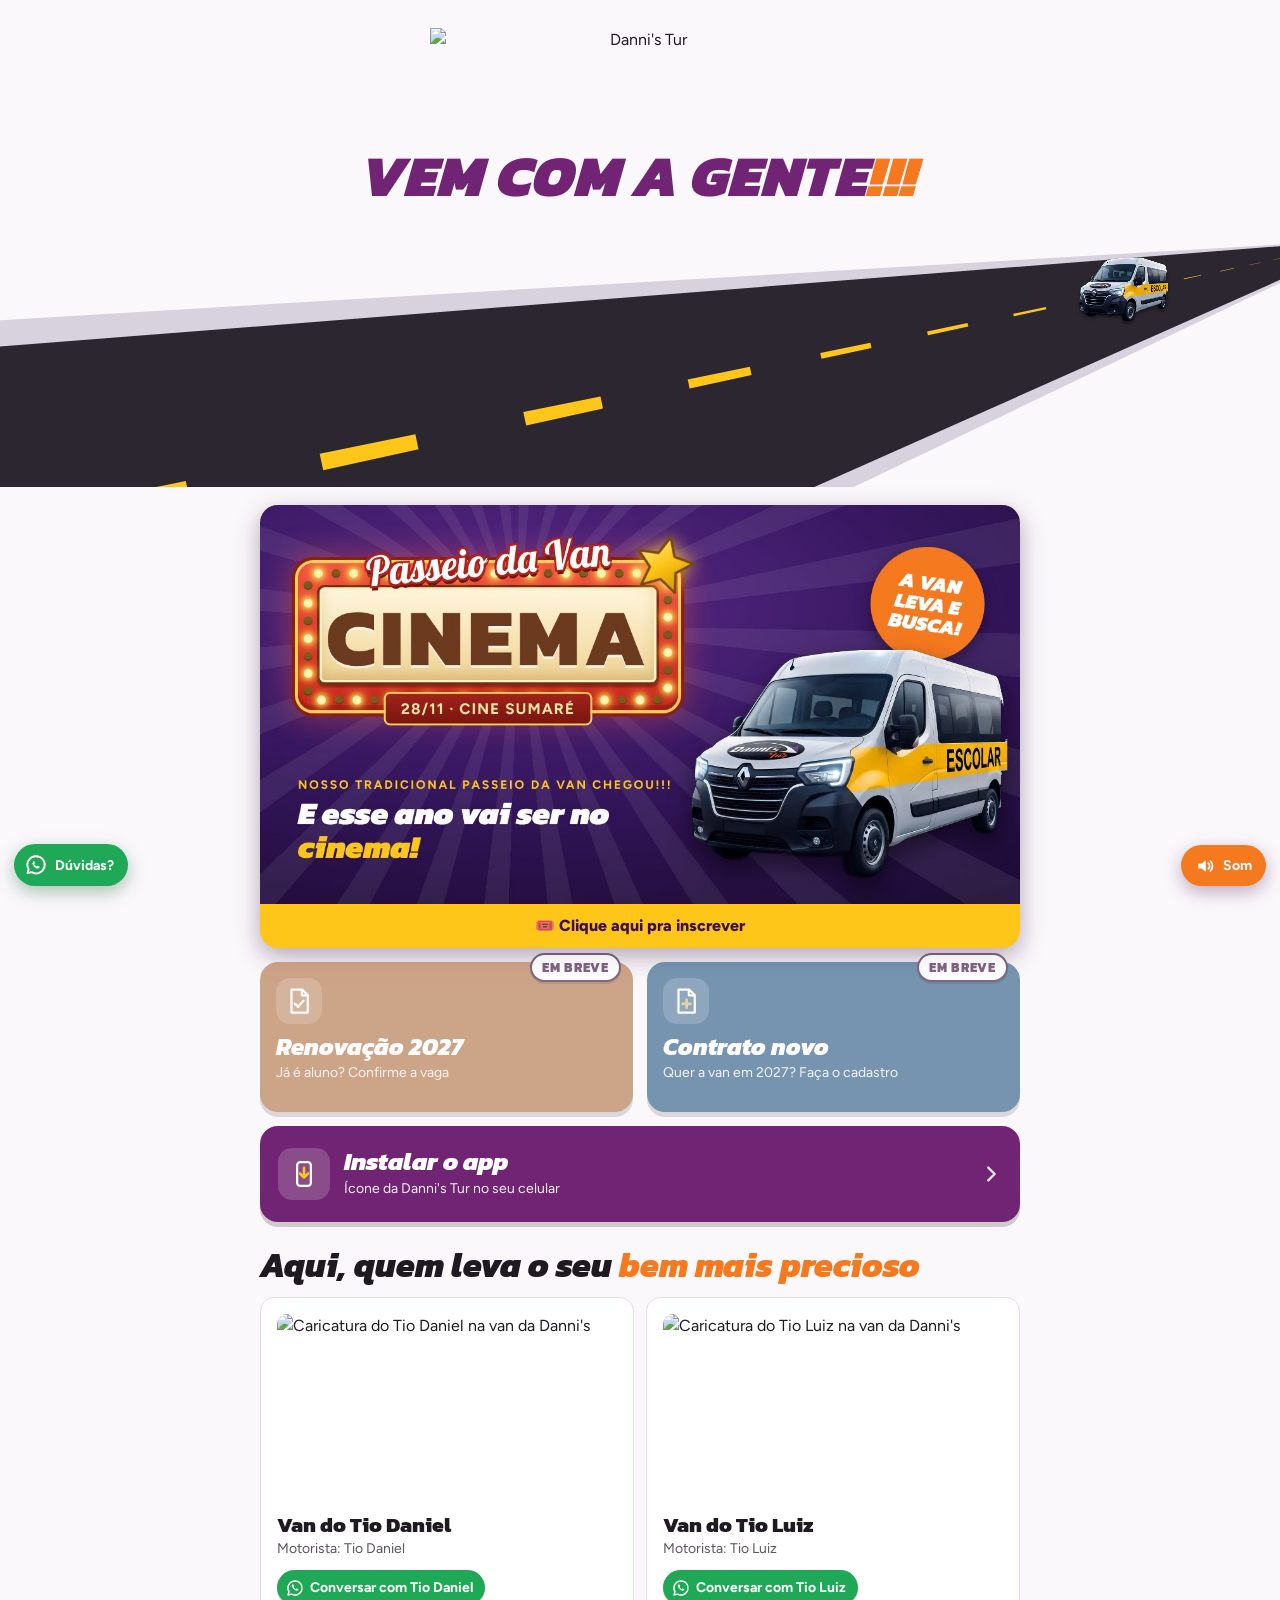
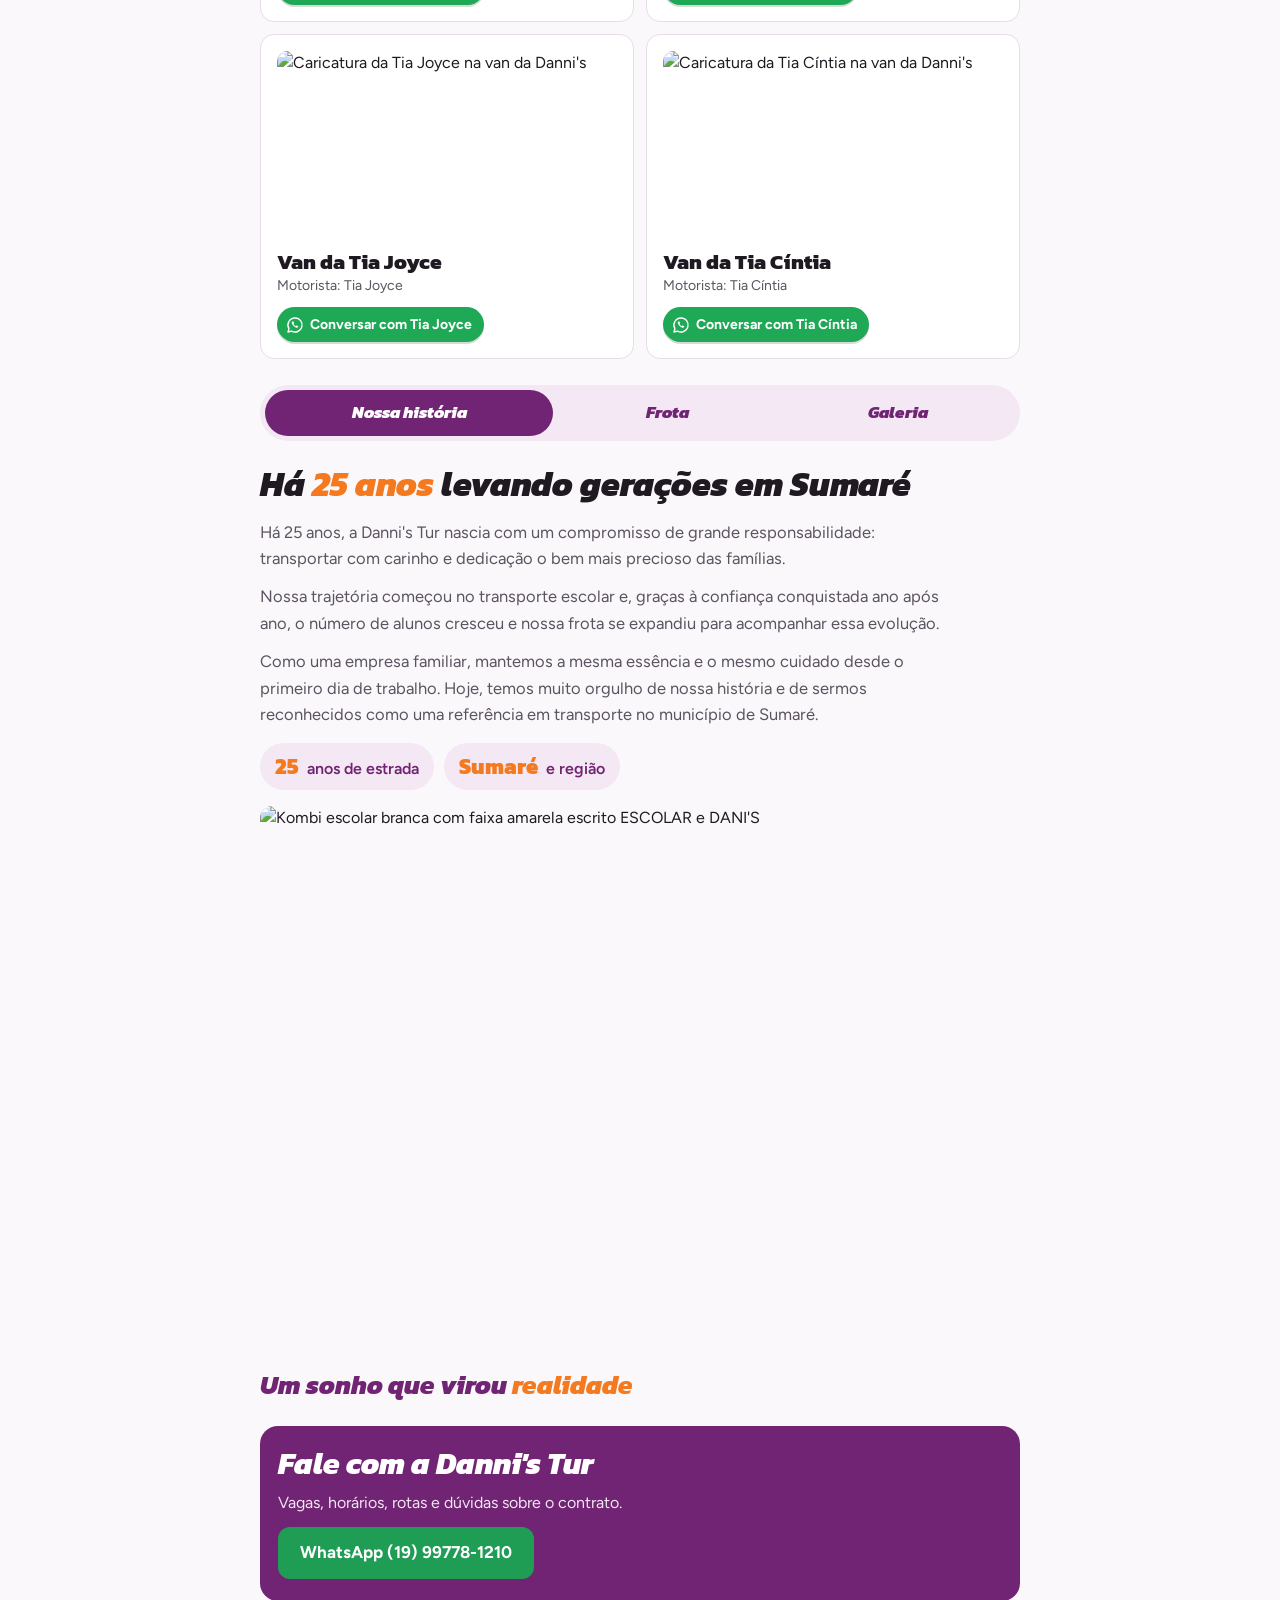
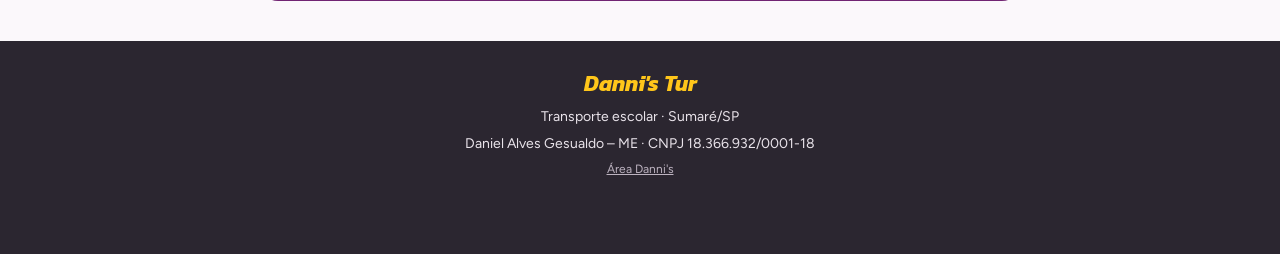
==== commit 525b34b9: "Cândido: 2 irmãos R$ 420 Co-Authored-By: Claude Opus 5.5 <noreply@anthropic.com> Claude-Session: htt" ====
--- a/index.html
+++ b/index.html
@@ -130,7 +130,7 @@
   <a href="admin.html">Área Danni's</a>
 </footer>
 
-<script src="comum.js?v=19"></script>
+<script src="comum.js?v=20"></script>
 <script>
 /* cinema: quando a sala lotar (78), a capa vira ESGOTADO */
 DT.api("cinema_vagas").then(v => {
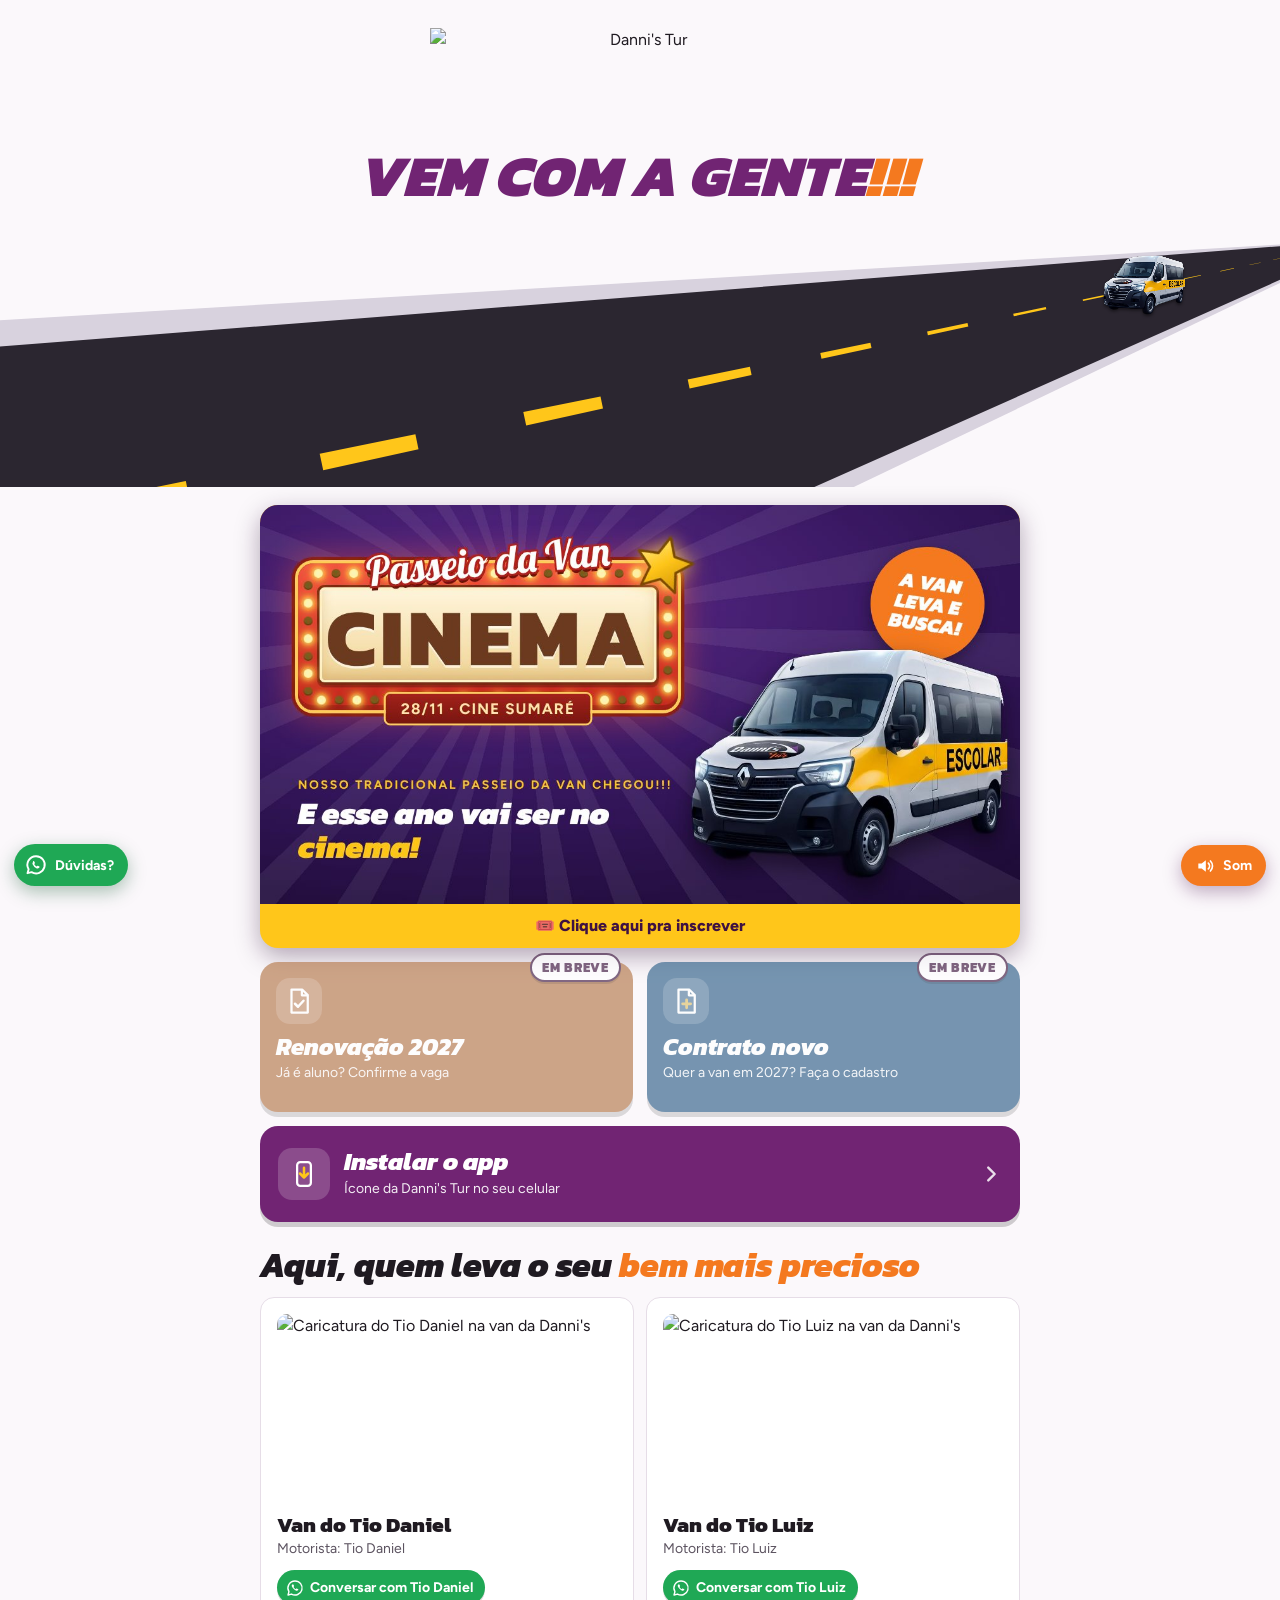
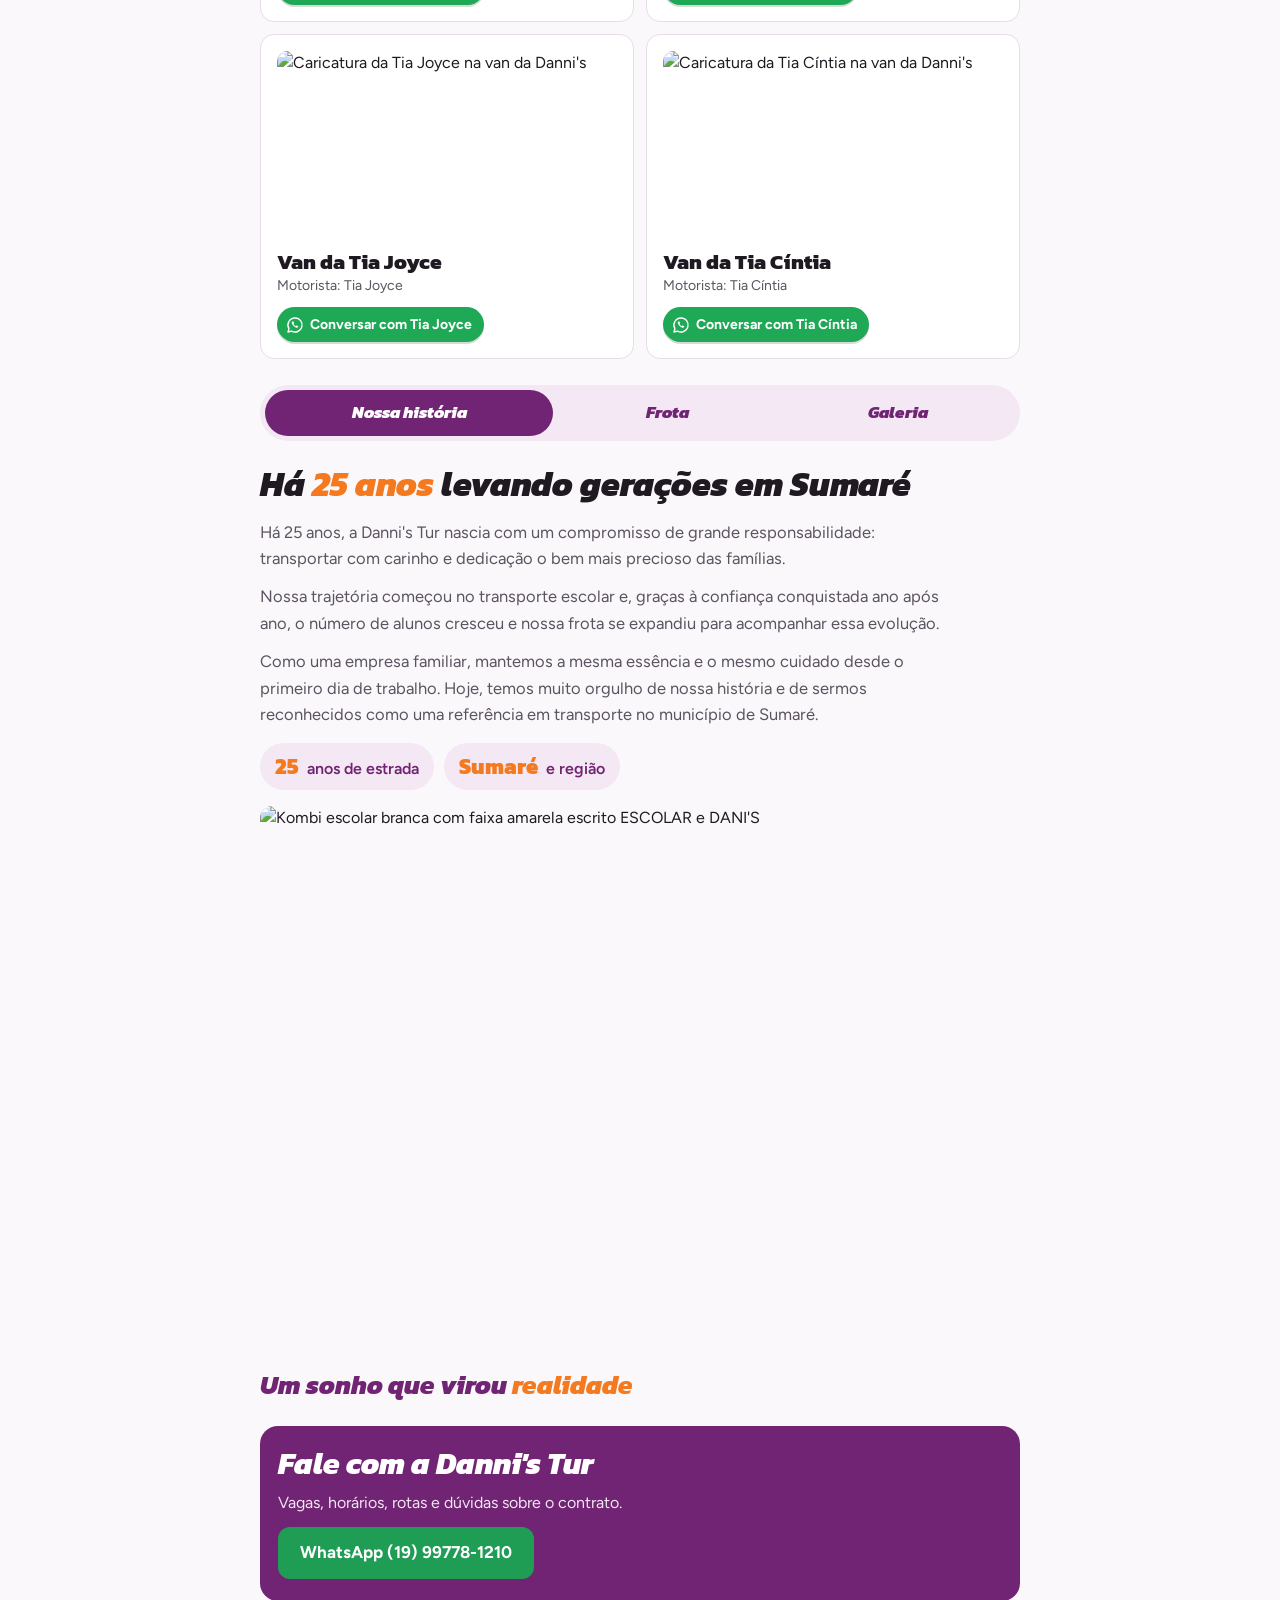
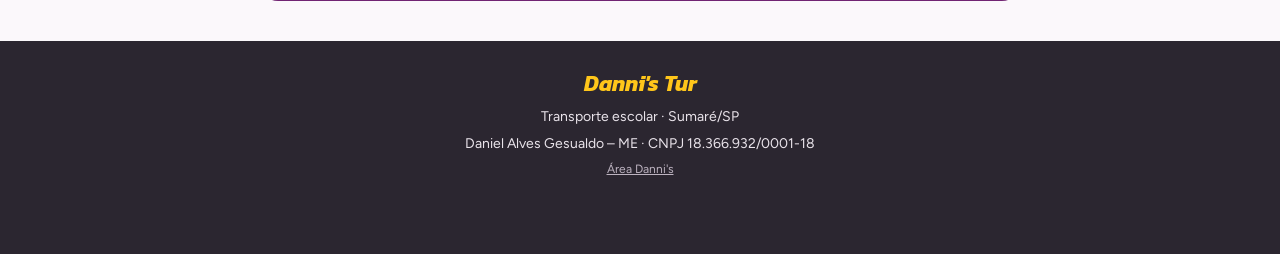
==== commit 4bd1f176: "Renovação/contrato novo: família pode marcar com qual tio(a) o aluno vai (já entra na separação por " ====
--- a/index.html
+++ b/index.html
@@ -23,7 +23,7 @@
 <link rel="preconnect" href="https://fonts.googleapis.com">
 <link rel="preconnect" href="https://fonts.gstatic.com" crossorigin>
 <link rel="stylesheet" href="https://fonts.googleapis.com/css2?family=Kanit:ital,wght@0,600;0,800;1,700;1,800;1,900&family=Figtree:wght@400;500;600;700&display=swap">
-<link rel="stylesheet" href="estilo.css?v=36">
+<link rel="stylesheet" href="estilo.css?v=37">
 <style>body{margin:0} main.inicio{padding-block:24px 40px} main.inicio > .wrap{display:grid;gap:26px}</style>
 </head>
 <body>
--- a/estilo.css
+++ b/estilo.css
@@ -456,3 +456,14 @@
 .cine-capa.esgotado .cine-esg-selo{display:block;position:absolute;left:50%;top:42%;transform:translate(-50%,-50%) rotate(-12deg);background:#d61f2c;color:#fff;border:5px solid #fff;outline:4px solid #d61f2c;border-radius:12px;padding:6px 22px 10px;font:italic 900 clamp(34px,9vw,60px)/1 Kanit,Figtree,sans-serif;letter-spacing:.04em;box-shadow:0 10px 26px rgba(0,0,0,.45);white-space:nowrap}
 .cine-capa.esgotado img{filter:saturate(.75) brightness(.85)}
 .cine-capa.esgotado .cine-cta{background:#d61f2c;color:#fff;animation:none}
+
+/* renovação: com qual tio(a) o aluno vai (opcional) */
+.tios-r{display:grid;grid-template-columns:repeat(2,minmax(0,1fr));gap:8px;margin-top:6px}
+.tio-r{position:relative}
+.tio-r input{position:absolute;opacity:0;pointer-events:none}
+.tio-r span{display:flex;align-items:center;gap:10px;border:2px solid var(--linha);border-radius:14px;padding:8px;font-weight:700;cursor:pointer;background:#fff;min-height:58px}
+.tio-r img{width:42px;height:42px;border-radius:50%;object-fit:cover;flex:none;background:#eee}
+.tio-r.nao-sei{grid-column:1/-1}
+.tio-r.nao-sei span{justify-content:center;min-height:0;font-weight:600;color:var(--tinta-2)}
+.tio-r input:checked + span{border-color:var(--roxo);background:#f6ecf7;box-shadow:0 0 0 2px var(--roxo) inset;color:var(--tinta)}
+.tio-r input:focus-visible + span{outline:3px solid var(--laranja);outline-offset:2px}
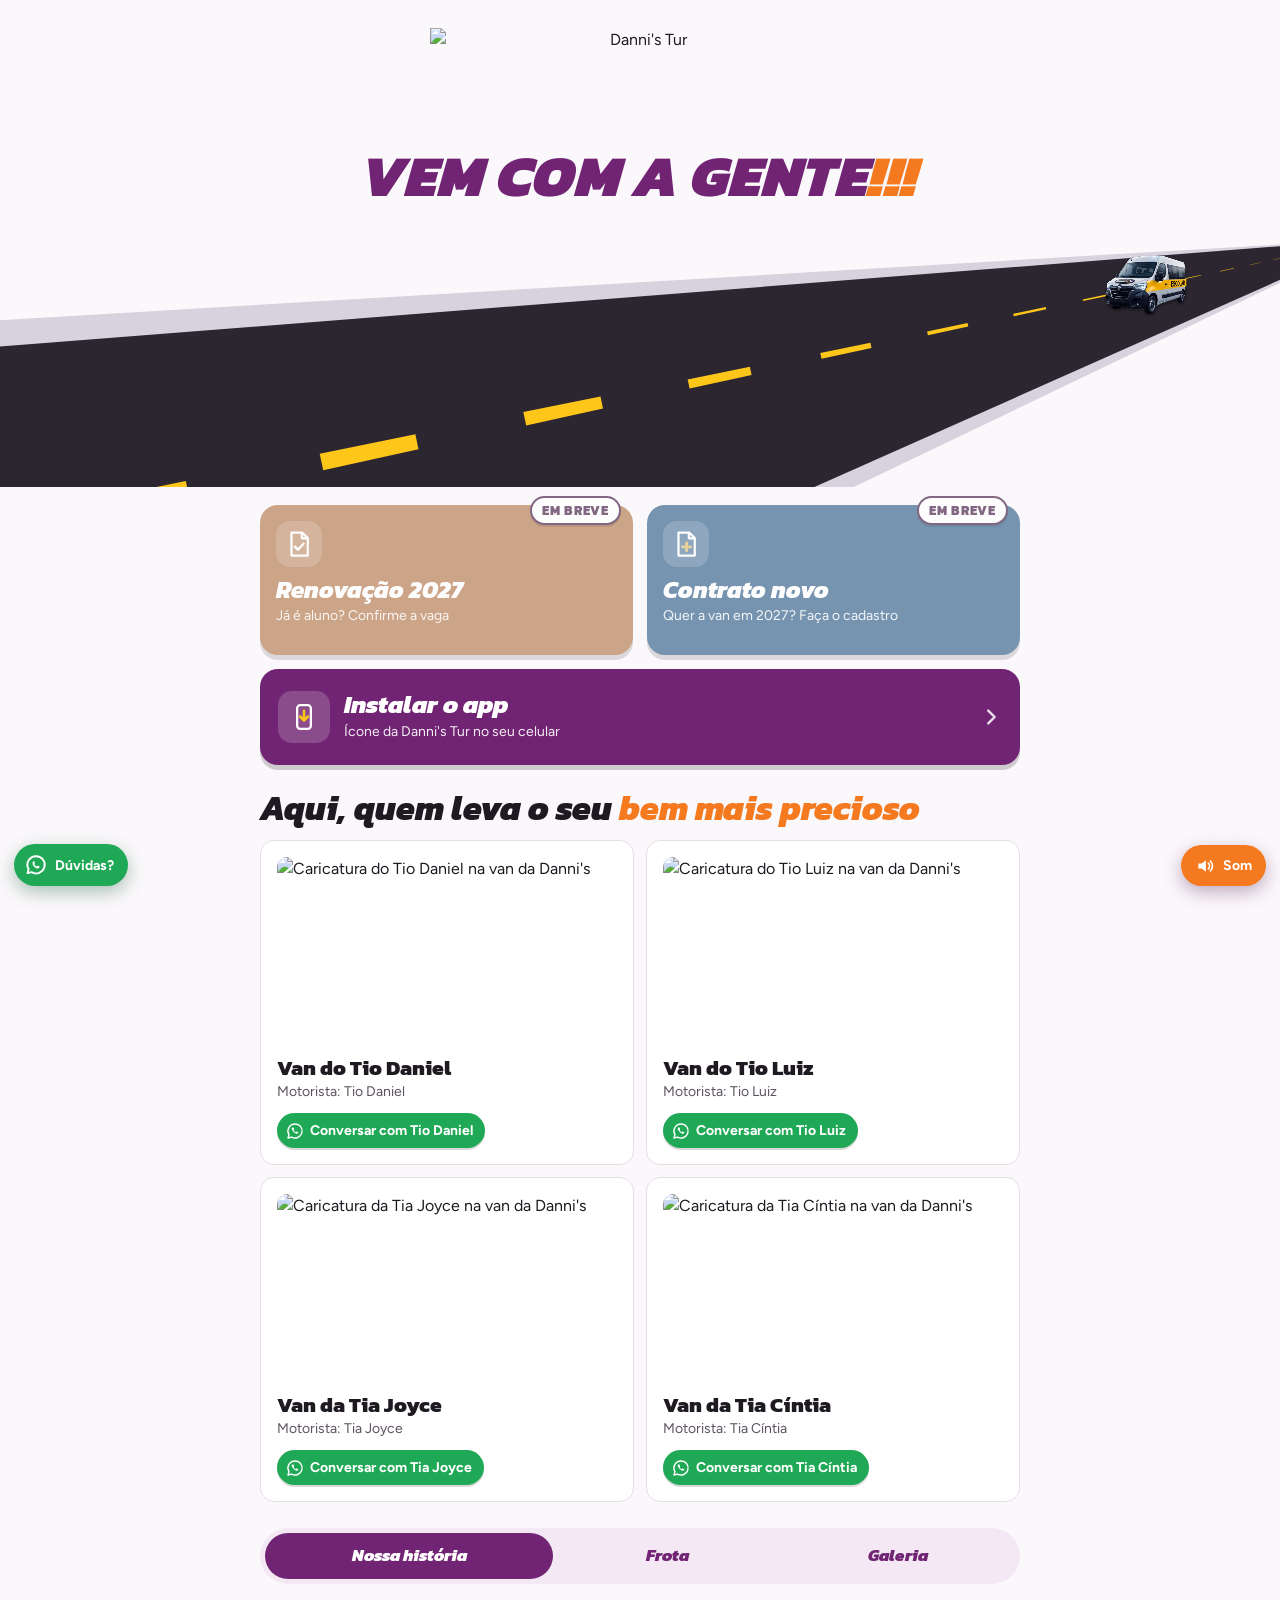
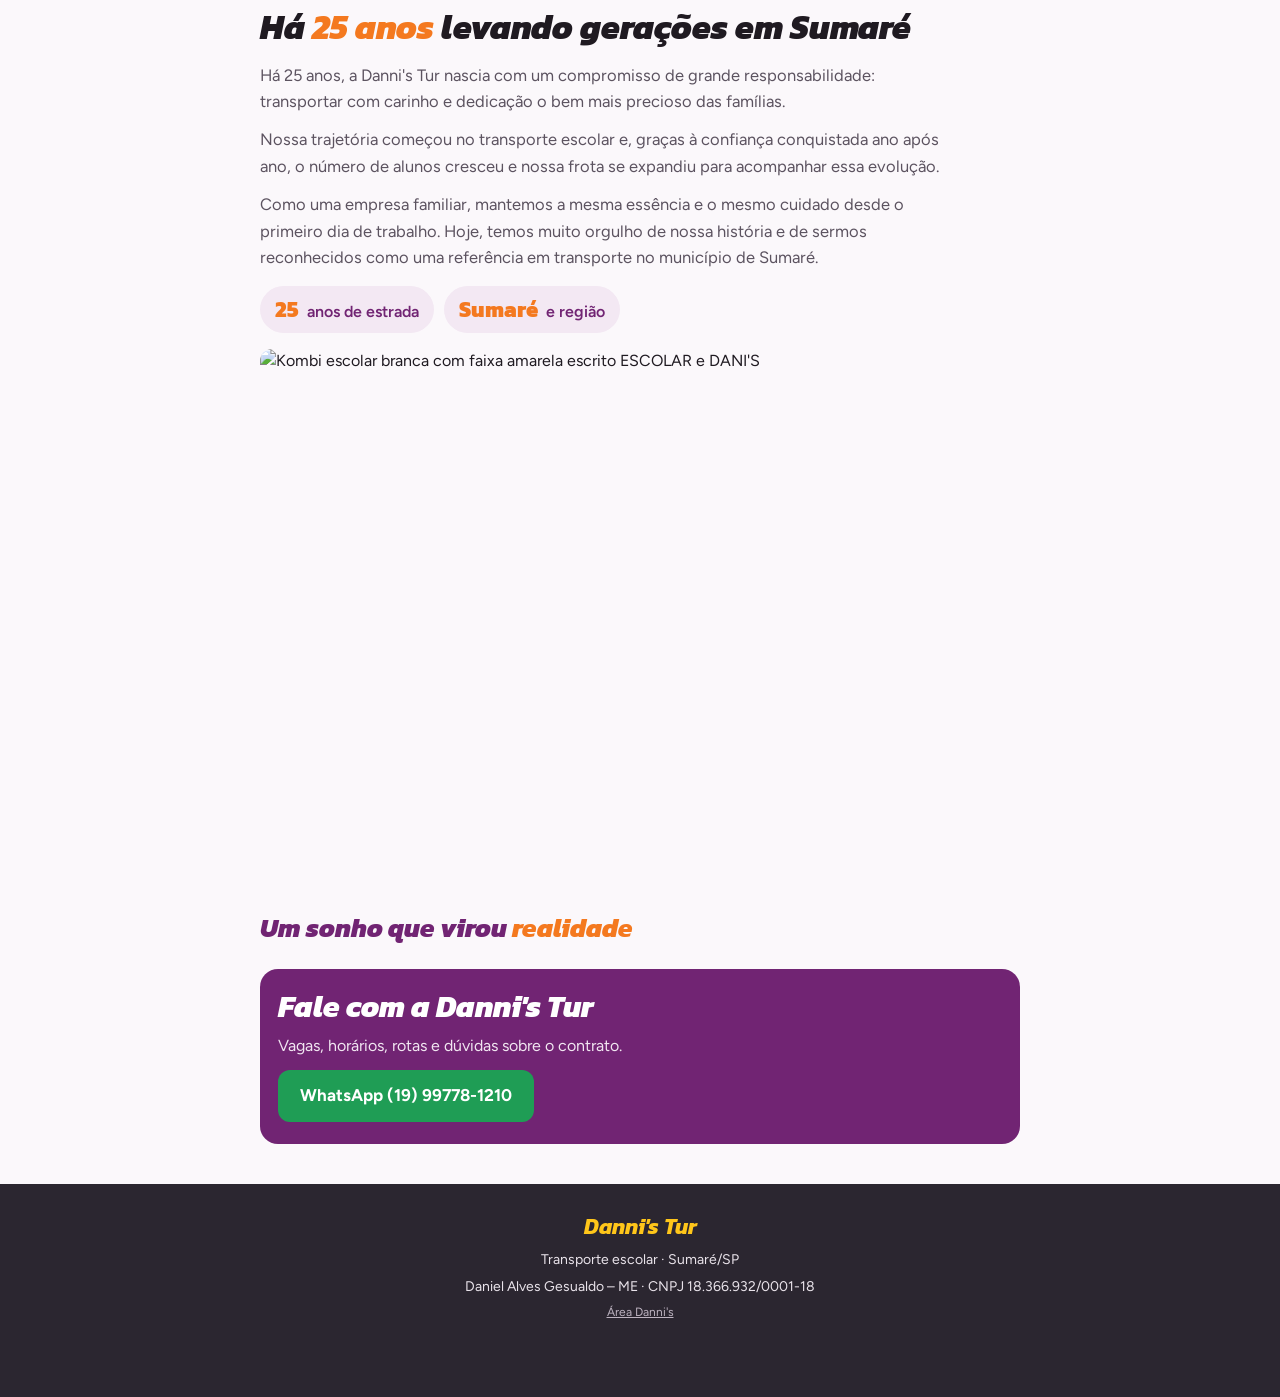
==== commit 78455094: "Fim de ano: tema de Natal (12–28/12) e de Ano Novo (29/12–05/01) na tela inicial, cartão de Natal da" ====
--- a/index.html
+++ b/index.html
@@ -131,6 +131,7 @@
 </footer>
 
 <script src="comum.js?v=20"></script>
+<script src="temporada.js?v=1"></script>
 <script>
 /* cinema: quando a sala lotar (78), a capa vira ESGOTADO */
 DT.api("cinema_vagas").then(v => {
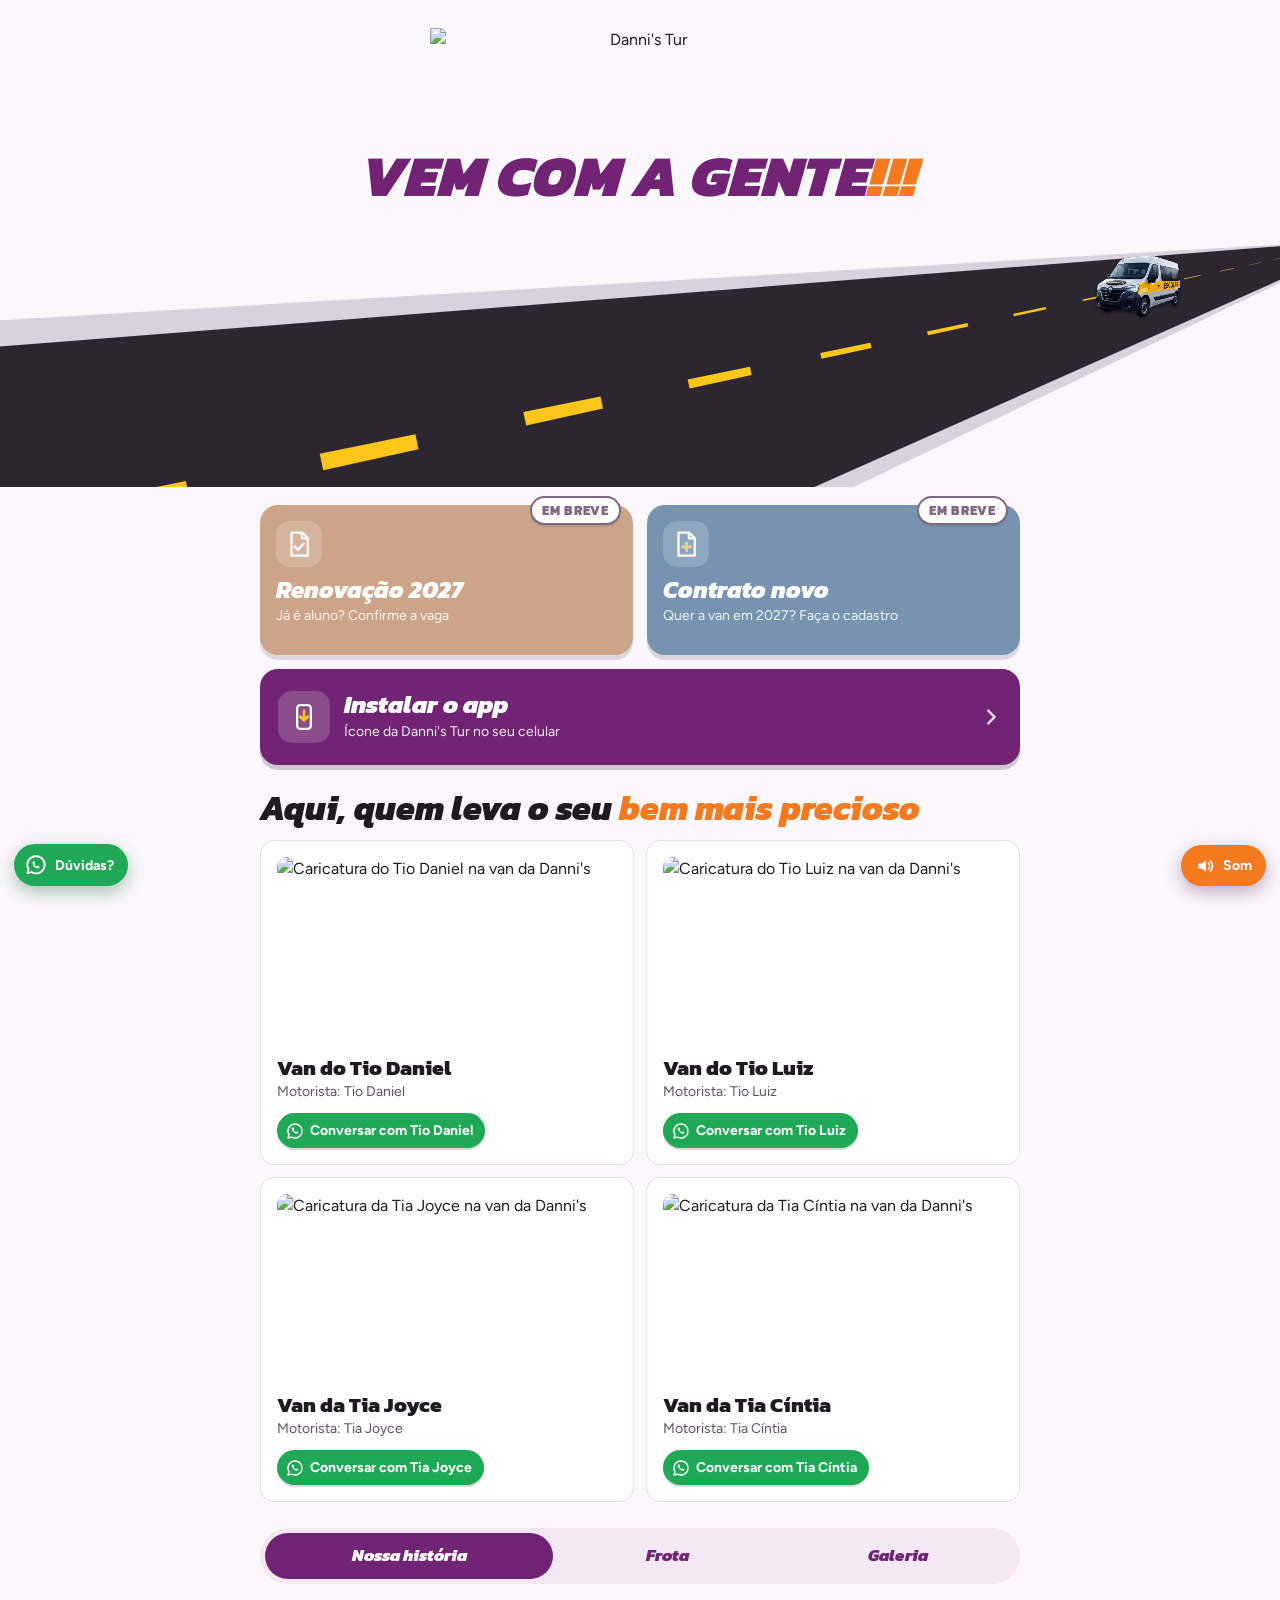
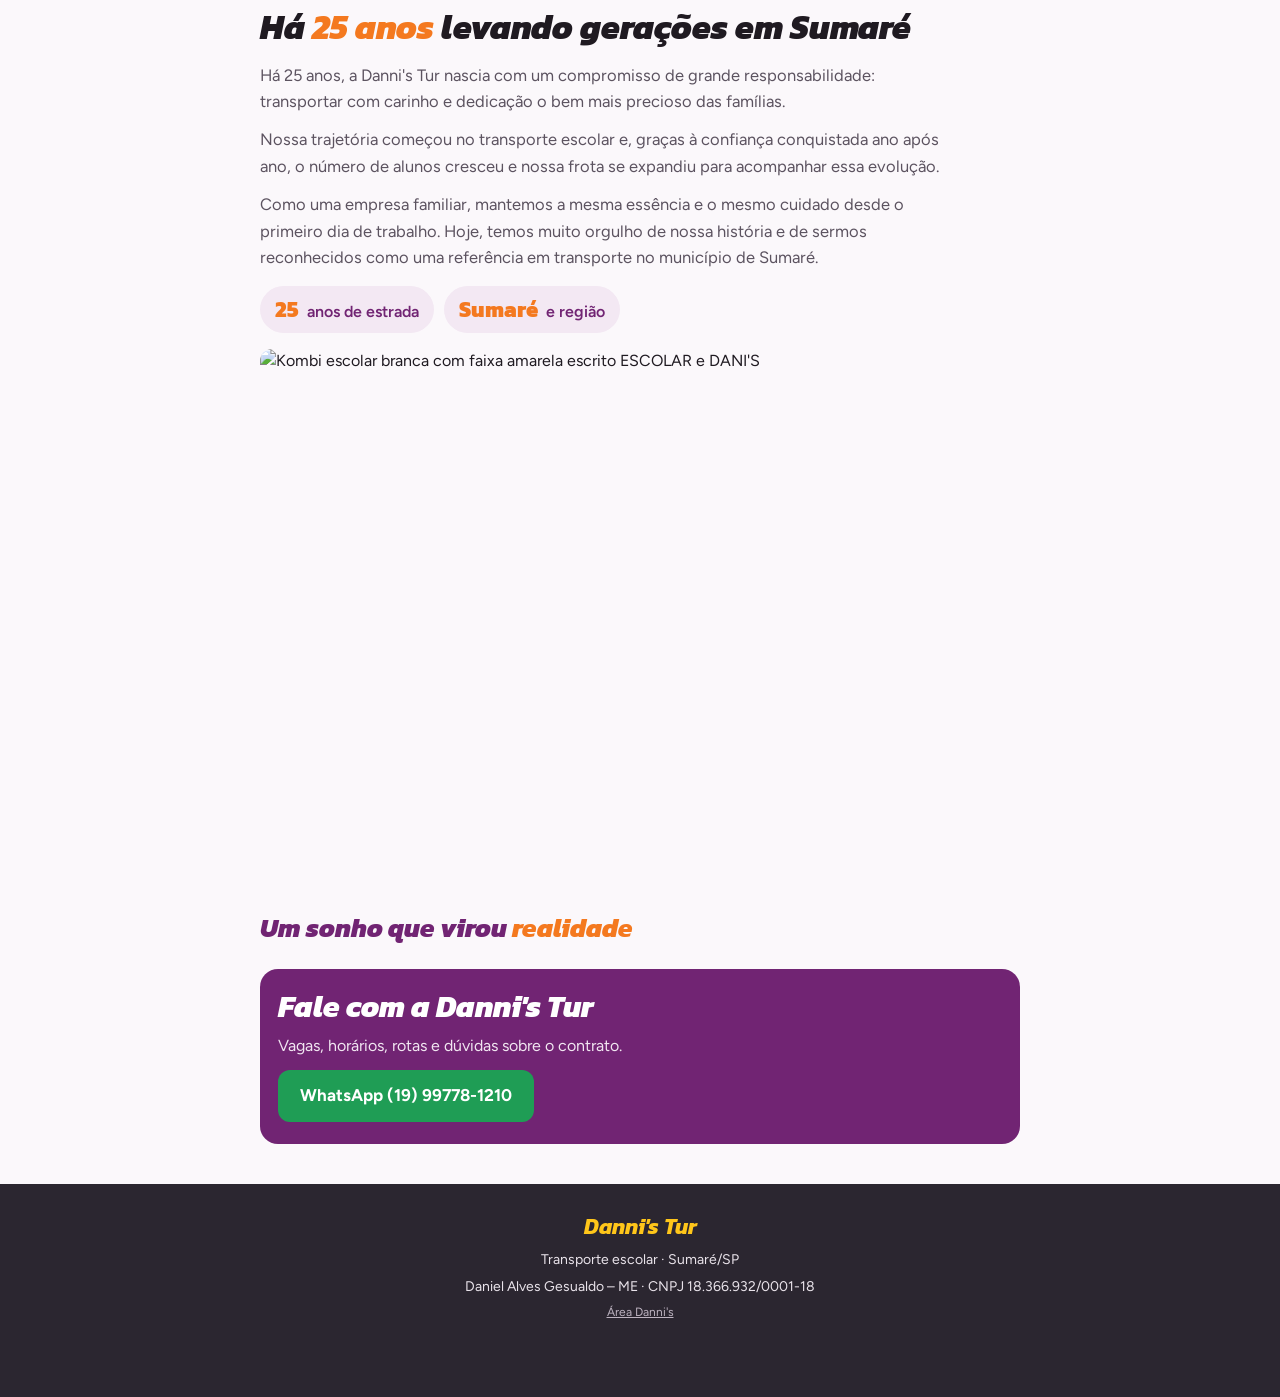
==== commit 372d37c5: "Tira o cartão de Natal (fica só o vídeo no tema de Natal) Co-Authored-By: Claude Opus 5.5 <noreply@a" ====
--- a/index.html
+++ b/index.html
@@ -131,7 +131,7 @@
 </footer>
 
 <script src="comum.js?v=20"></script>
-<script src="temporada.js?v=1"></script>
+<script src="temporada.js?v=2"></script>
 <script>
 /* cinema: quando a sala lotar (78), a capa vira ESGOTADO */
 DT.api("cinema_vagas").then(v => {
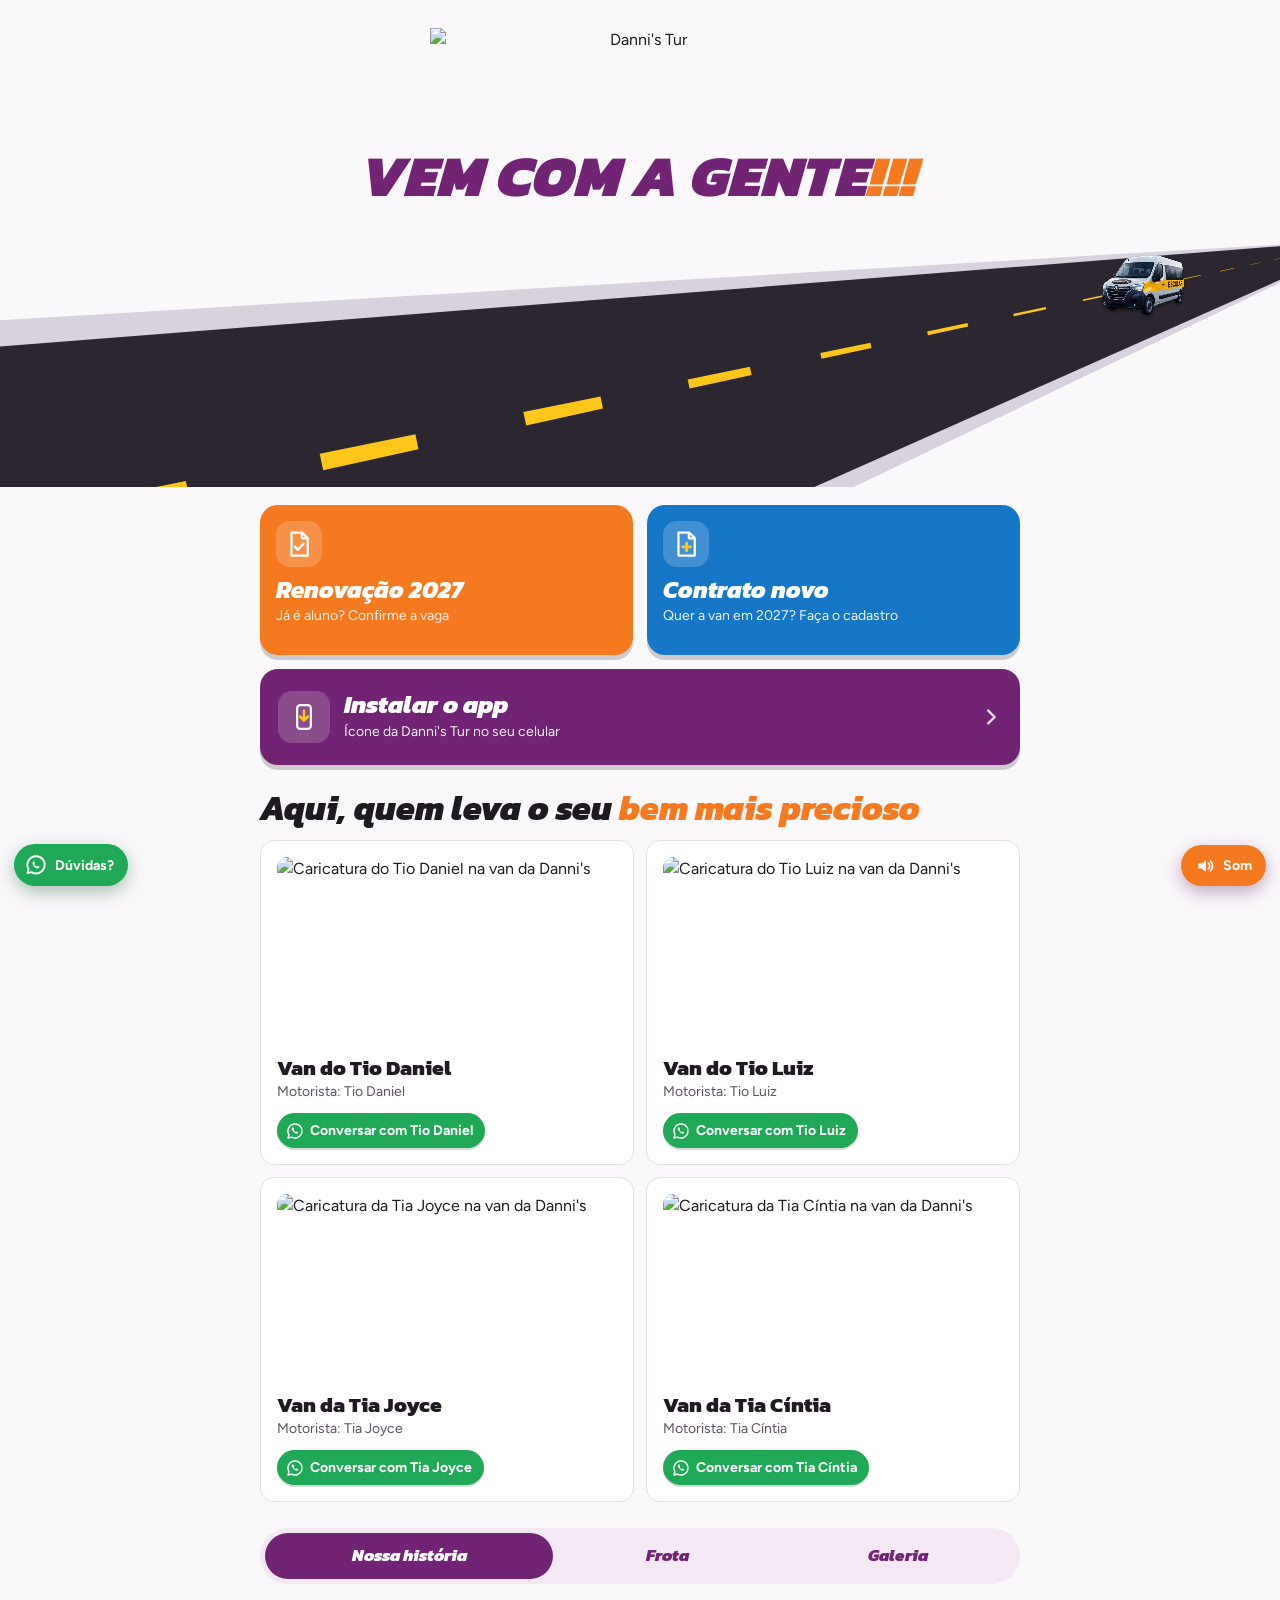
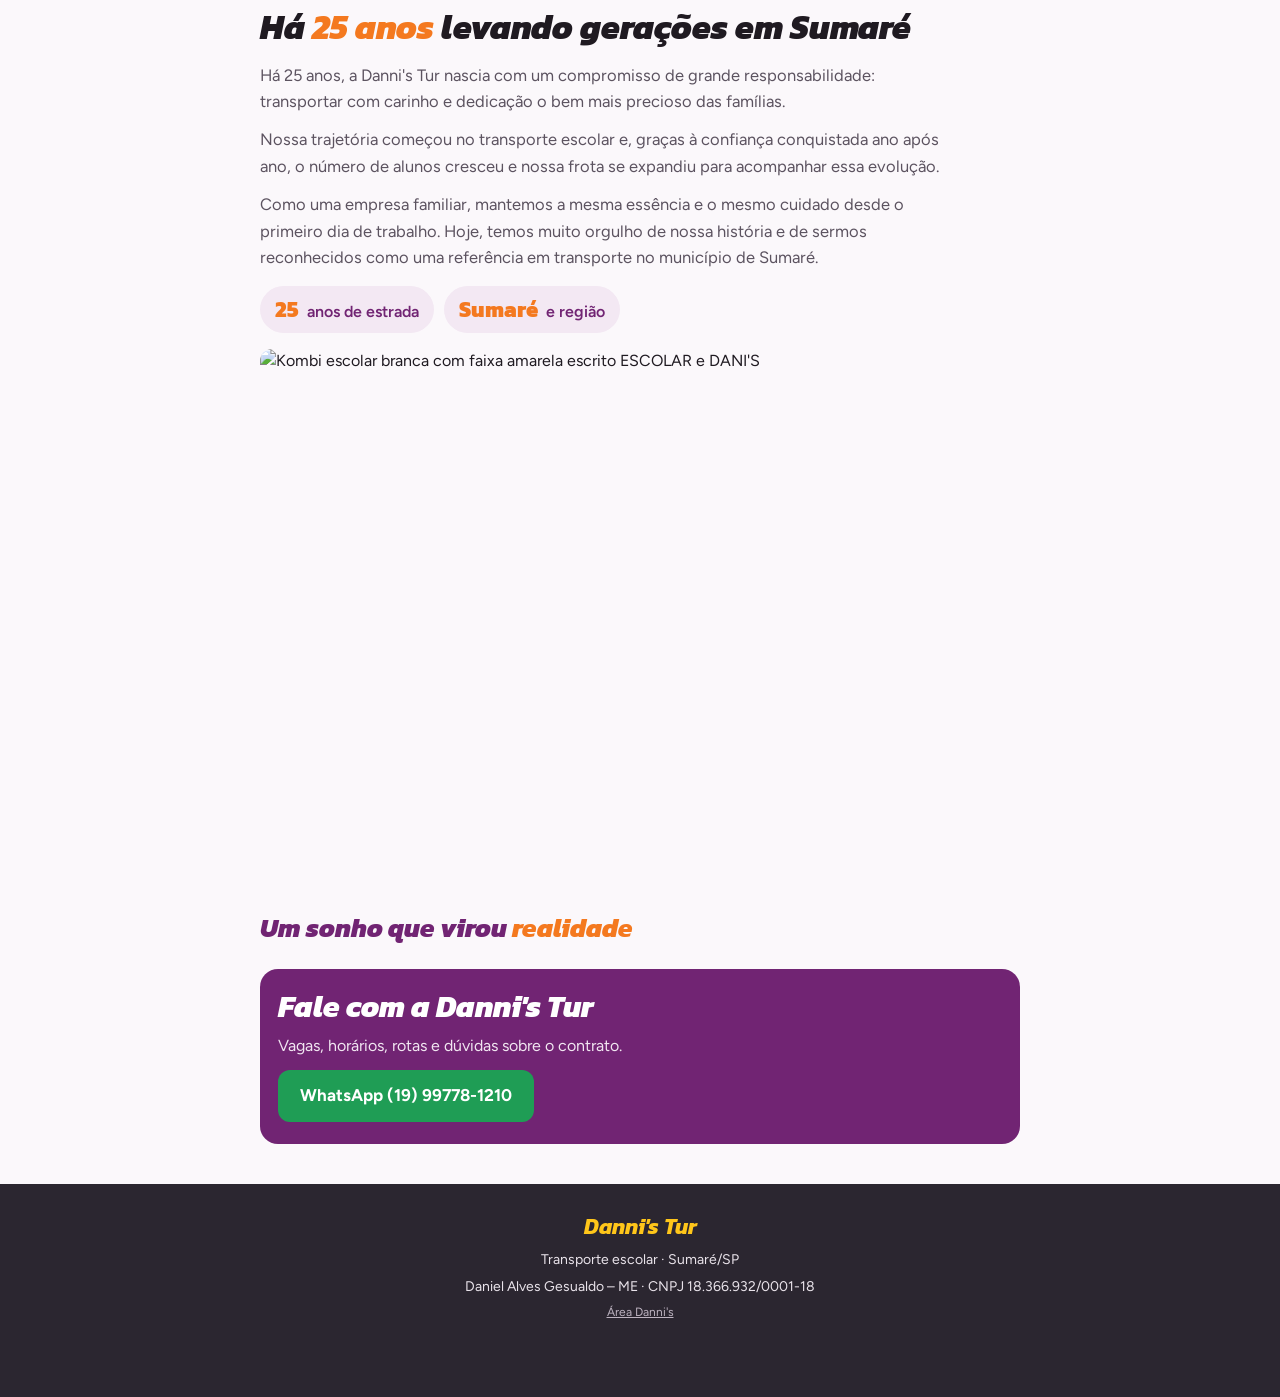
==== commit 429d037f: "Reabre Renovação 2027 e Contrato novo; cinema: PDF da lista por van (colunas, 20 por folha, Ida/Volt" ====
--- a/index.html
+++ b/index.html
@@ -47,14 +47,14 @@
         <span class="cine-esg-selo" aria-hidden="true">ESGOTADO</span>
         <span class="cine-cta">🎟️ Clique aqui pra inscrever</span>
       </a>
-      <div class="acao quad renov breve" aria-disabled="true"><span class="selo-breve">EM BREVE</span>
+      <a class="acao quad renov" href="renovacao.html">
         <span class="ic"><svg viewBox="0 0 24 24" aria-hidden="true"><path d="M6 2.8h8.5L19 7.3v13.9H6z" fill="none" stroke="#fff" stroke-width="1.8" stroke-linejoin="round"/><path d="M14.3 2.8v4.6H19" fill="none" stroke="#fff" stroke-width="1.8" stroke-linejoin="round"/><path d="M8.8 14.2l2.4 2.4 4.4-4.8" fill="none" stroke="#fff" stroke-width="2" stroke-linecap="round" stroke-linejoin="round"/></svg></span>
         <span><b>Renovação 2027</b><small>Já é aluno? Confirme a vaga</small></span>
-      </div>
-      <div class="acao quad novo breve" aria-disabled="true"><span class="selo-breve">EM BREVE</span>
+      </a>
+      <a class="acao quad novo" href="renovacao.html?novo">
         <span class="ic"><svg viewBox="0 0 24 24" aria-hidden="true"><path d="M6 2.8h8.5L19 7.3v13.9H6z" fill="none" stroke="#fff" stroke-width="1.8" stroke-linejoin="round"/><path d="M14.3 2.8v4.6H19" fill="none" stroke="#fff" stroke-width="1.8" stroke-linejoin="round"/><path d="M12.5 11v6.4M9.3 14.2h6.4" stroke="#ffc61a" stroke-width="2.2" stroke-linecap="round"/></svg></span>
         <span><b>Contrato novo</b><small>Quer a van em 2027? Faça o cadastro</small></span>
-      </div>
+      </a>
       <button type="button" class="acao instalar" id="instalar" hidden>
         <span class="ic"><svg viewBox="0 0 24 24" aria-hidden="true"><rect x="6.5" y="2.5" width="11" height="19" rx="2.5" fill="none" stroke="#fff" stroke-width="1.8"/><path d="M12 7v7.5M8.8 11.6 12 14.8l3.2-3.2" fill="none" stroke="#ffc61a" stroke-width="2" stroke-linecap="round" stroke-linejoin="round"/></svg></span>
         <span><b>Instalar o app</b><small>Ícone da Danni's Tur no seu celular</small></span>
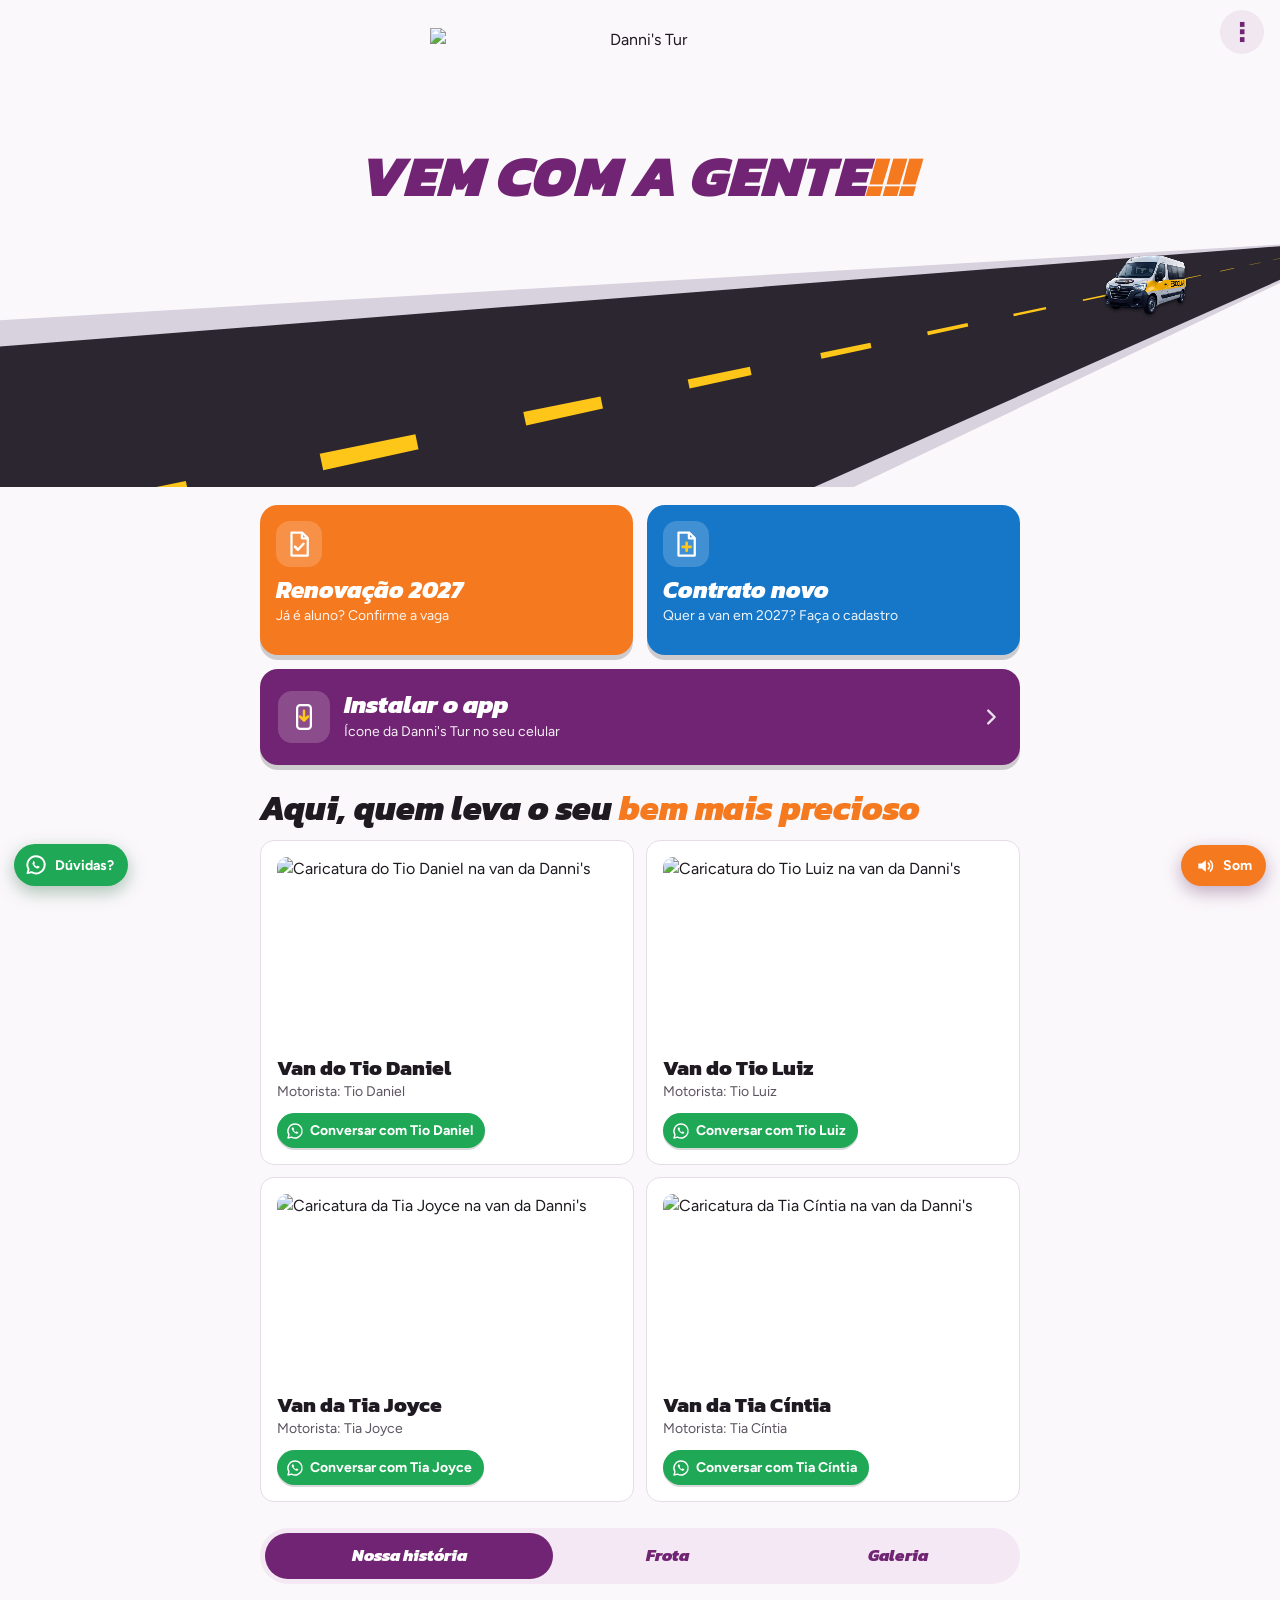
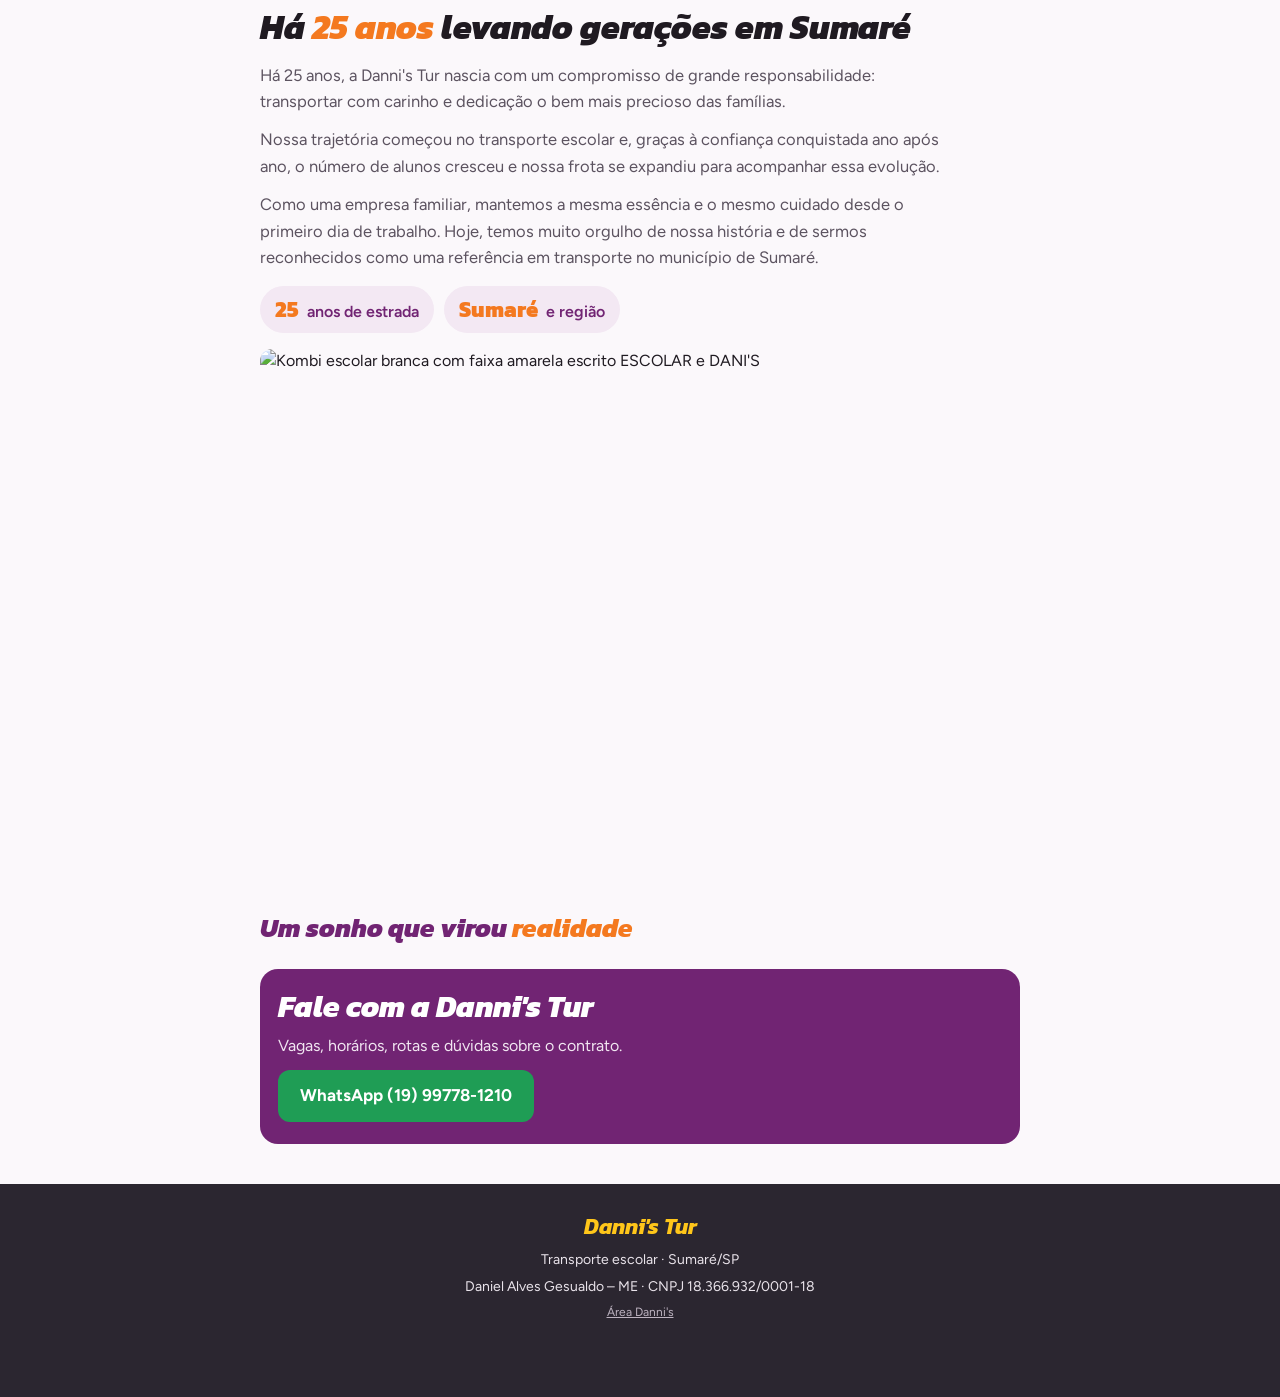
==== commit aa5de10b: "Embarque: cartão na Área Danni's com a foto de cada motorista (Rota da semana seg–sex + Cinema), lis" ====
--- a/index.html
+++ b/index.html
@@ -23,11 +23,18 @@
 <link rel="preconnect" href="https://fonts.googleapis.com">
 <link rel="preconnect" href="https://fonts.gstatic.com" crossorigin>
 <link rel="stylesheet" href="https://fonts.googleapis.com/css2?family=Kanit:ital,wght@0,600;0,800;1,700;1,800;1,900&family=Figtree:wght@400;500;600;700&display=swap">
-<link rel="stylesheet" href="estilo.css?v=37">
+<link rel="stylesheet" href="estilo.css?v=38">
 <style>body{margin:0} main.inicio{padding-block:24px 40px} main.inicio > .wrap{display:grid;gap:26px}</style>
 </head>
 <body>
 <header class="hero">
+  <div class="menu-dt">
+    <button type="button" class="menu-bt" id="menuBt" aria-label="Mais opções" aria-expanded="false" aria-controls="menuLista">⋮</button>
+    <div class="menu-lista" id="menuLista" hidden>
+      <a href="admin.html">🔒 Área Danni's</a>
+      <a href="admin.html#embarque">🚐 Listas de embarque</a>
+    </div>
+  </div>
   <img class="logo" src="logo.png" alt="Danni's Tur" width="750" height="160">
   <div class="slogan" aria-label="Vem com a gente!">VEM COM A GENTE<span>!!!</span></div>
 </header>
@@ -130,6 +137,13 @@
   <a href="admin.html">Área Danni's</a>
 </footer>
 
+<script>
+  (function(){ const bt = document.getElementById("menuBt"), l = document.getElementById("menuLista");
+    const fecha = () => { l.hidden = true; bt.setAttribute("aria-expanded", "false"); };
+    bt.addEventListener("click", e => { e.stopPropagation(); l.hidden = !l.hidden; bt.setAttribute("aria-expanded", String(!l.hidden)); });
+    document.addEventListener("click", e => { if (!e.target.closest(".menu-dt")) fecha(); });
+    document.addEventListener("keydown", e => { if (e.key === "Escape") fecha(); }); })();
+</script>
 <script src="comum.js?v=20"></script>
 <script src="temporada.js?v=2"></script>
 <script>
--- a/estilo.css
+++ b/estilo.css
@@ -467,3 +467,13 @@
 .tio-r.nao-sei span{justify-content:center;min-height:0;font-weight:600;color:var(--tinta-2)}
 .tio-r input:checked + span{border-color:var(--roxo);background:#f6ecf7;box-shadow:0 0 0 2px var(--roxo) inset;color:var(--tinta)}
 .tio-r input:focus-visible + span{outline:3px solid var(--laranja);outline-offset:2px}
+
+/* ⋮ menu do topo (Área Danni's e listas de embarque) */
+.hero{position:relative}
+.menu-dt{position:absolute;top:10px;right:0;z-index:20}
+.menu-bt{width:44px;height:44px;border-radius:50%;border:0;background:rgba(113,36,115,.08);color:var(--roxo);font:800 26px/1 var(--f-display);cursor:pointer}
+.menu-bt:hover,.menu-bt[aria-expanded="true"]{background:var(--roxo-claro)}
+.menu-lista{position:absolute;top:50px;right:0;min-width:230px;background:#fff;border:1px solid var(--linha);border-radius:16px;box-shadow:0 14px 30px rgba(0,0,0,.16);padding:6px;display:grid;text-align:left}
+.menu-lista[hidden]{display:none}
+.menu-lista a{display:block;padding:12px 14px;border-radius:11px;color:var(--tinta);text-decoration:none;font-weight:700;font-size:16px}
+.menu-lista a:hover,.menu-lista a:focus-visible{background:var(--roxo-claro)}
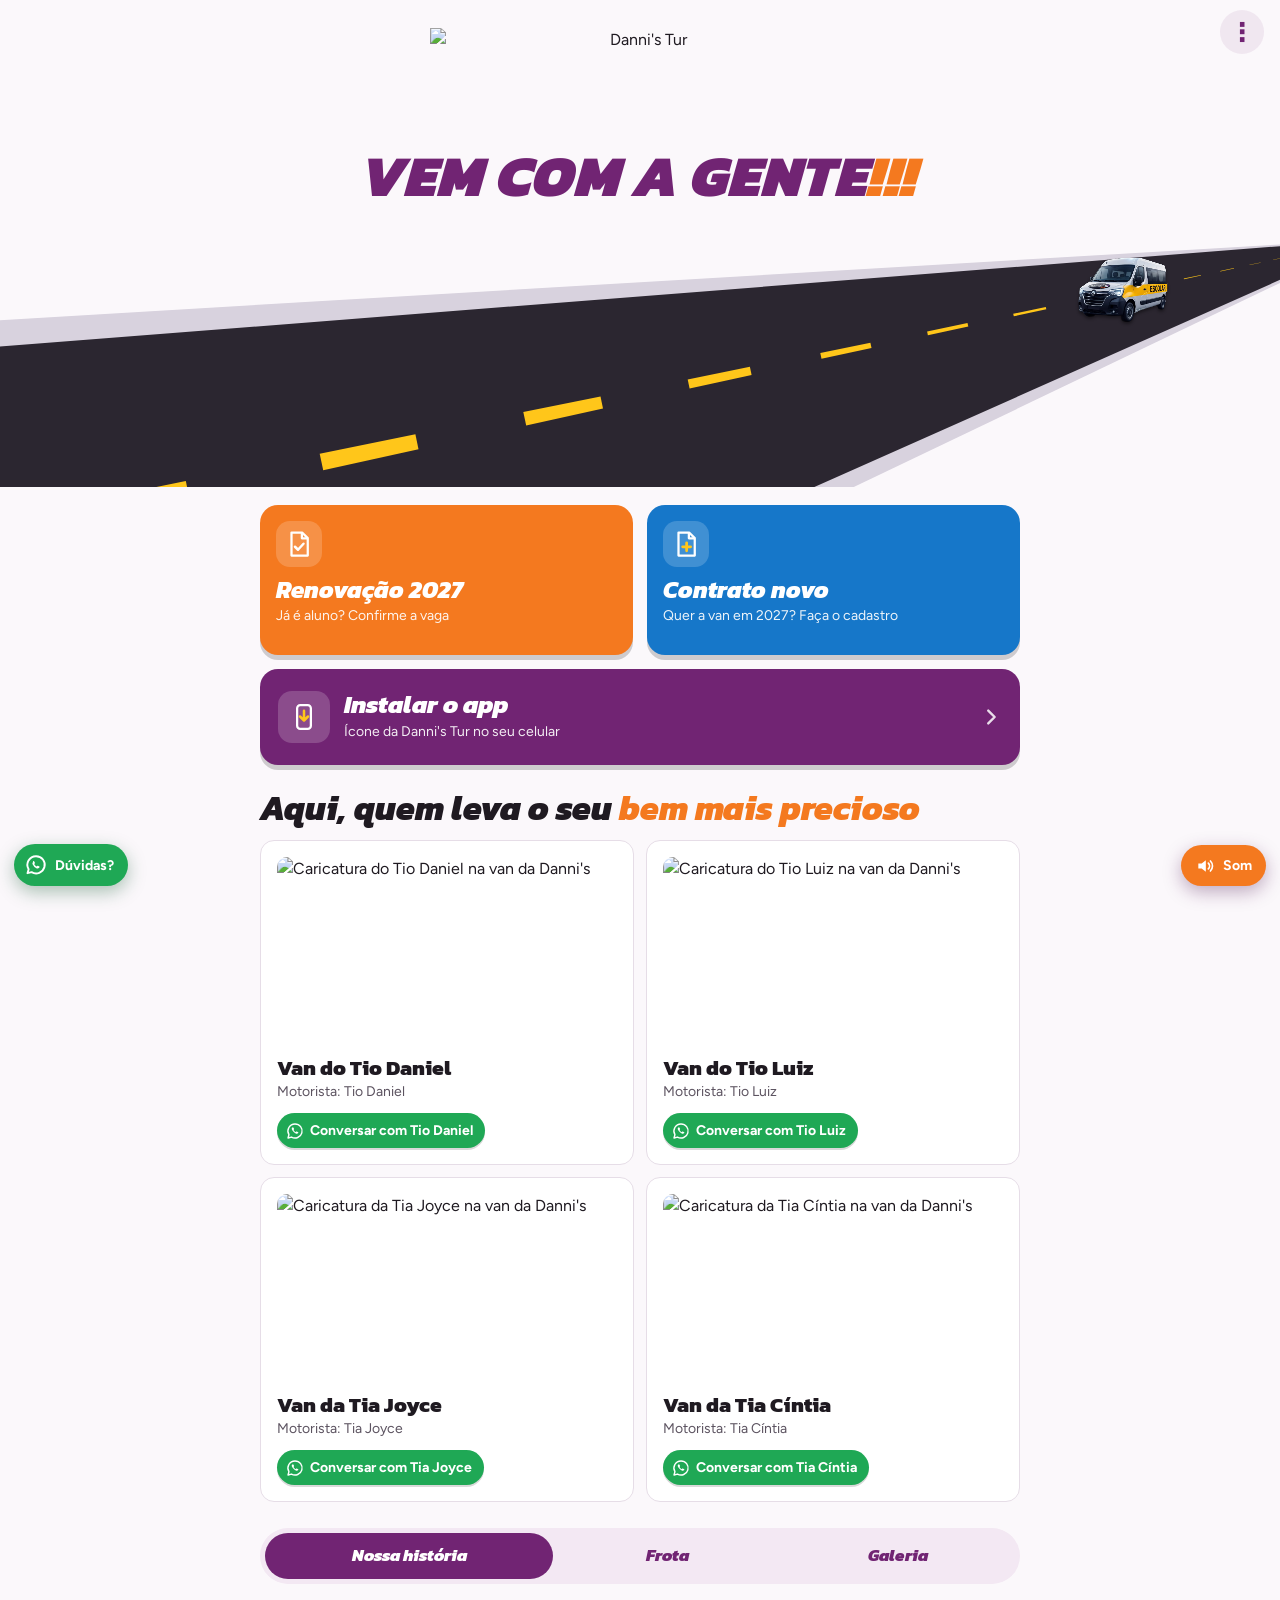
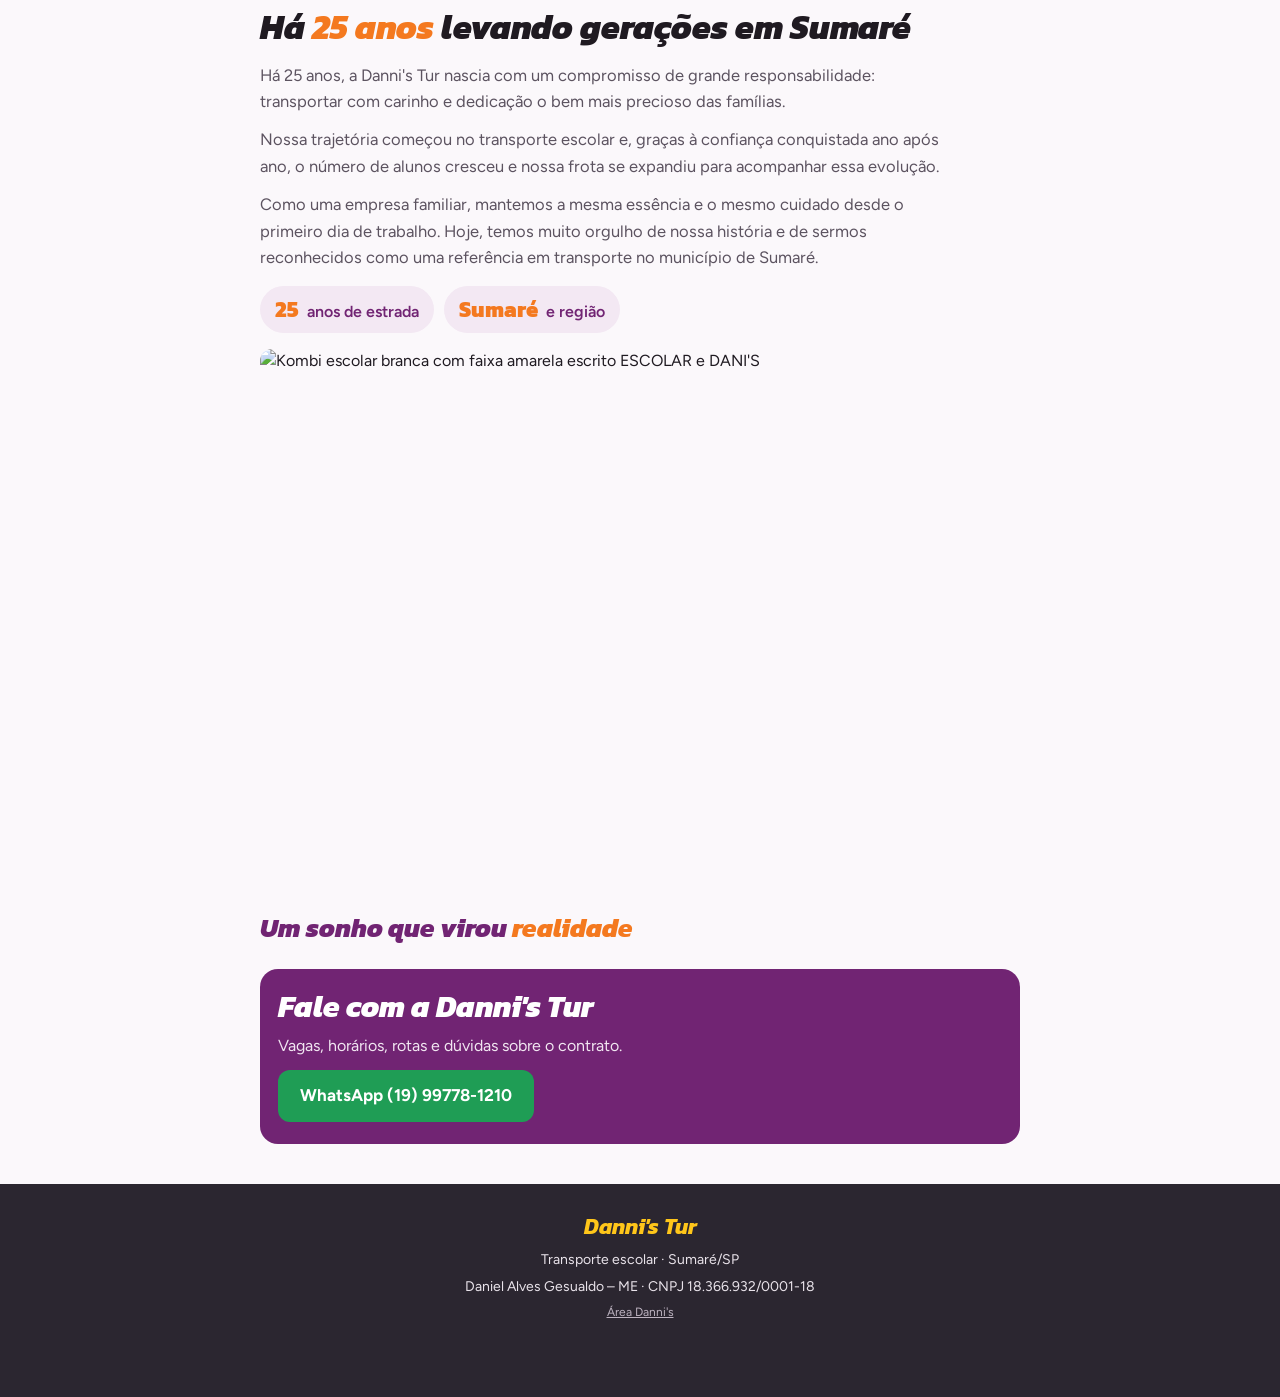
==== commit d5dc90f2: "Área dos motoristas (senha própria, só listas de embarque, fica conectado) + senha criada no admin; " ====
--- a/index.html
+++ b/index.html
@@ -32,7 +32,7 @@
     <button type="button" class="menu-bt" id="menuBt" aria-label="Mais opções" aria-expanded="false" aria-controls="menuLista">⋮</button>
     <div class="menu-lista" id="menuLista" hidden>
       <a href="admin.html">🔒 Área Danni's</a>
-      <a href="admin.html#embarque">🚐 Listas de embarque</a>
+      <a href="motorista.html">🚐 Área dos motoristas</a>
     </div>
   </div>
   <img class="logo" src="logo.png" alt="Danni's Tur" width="750" height="160">
